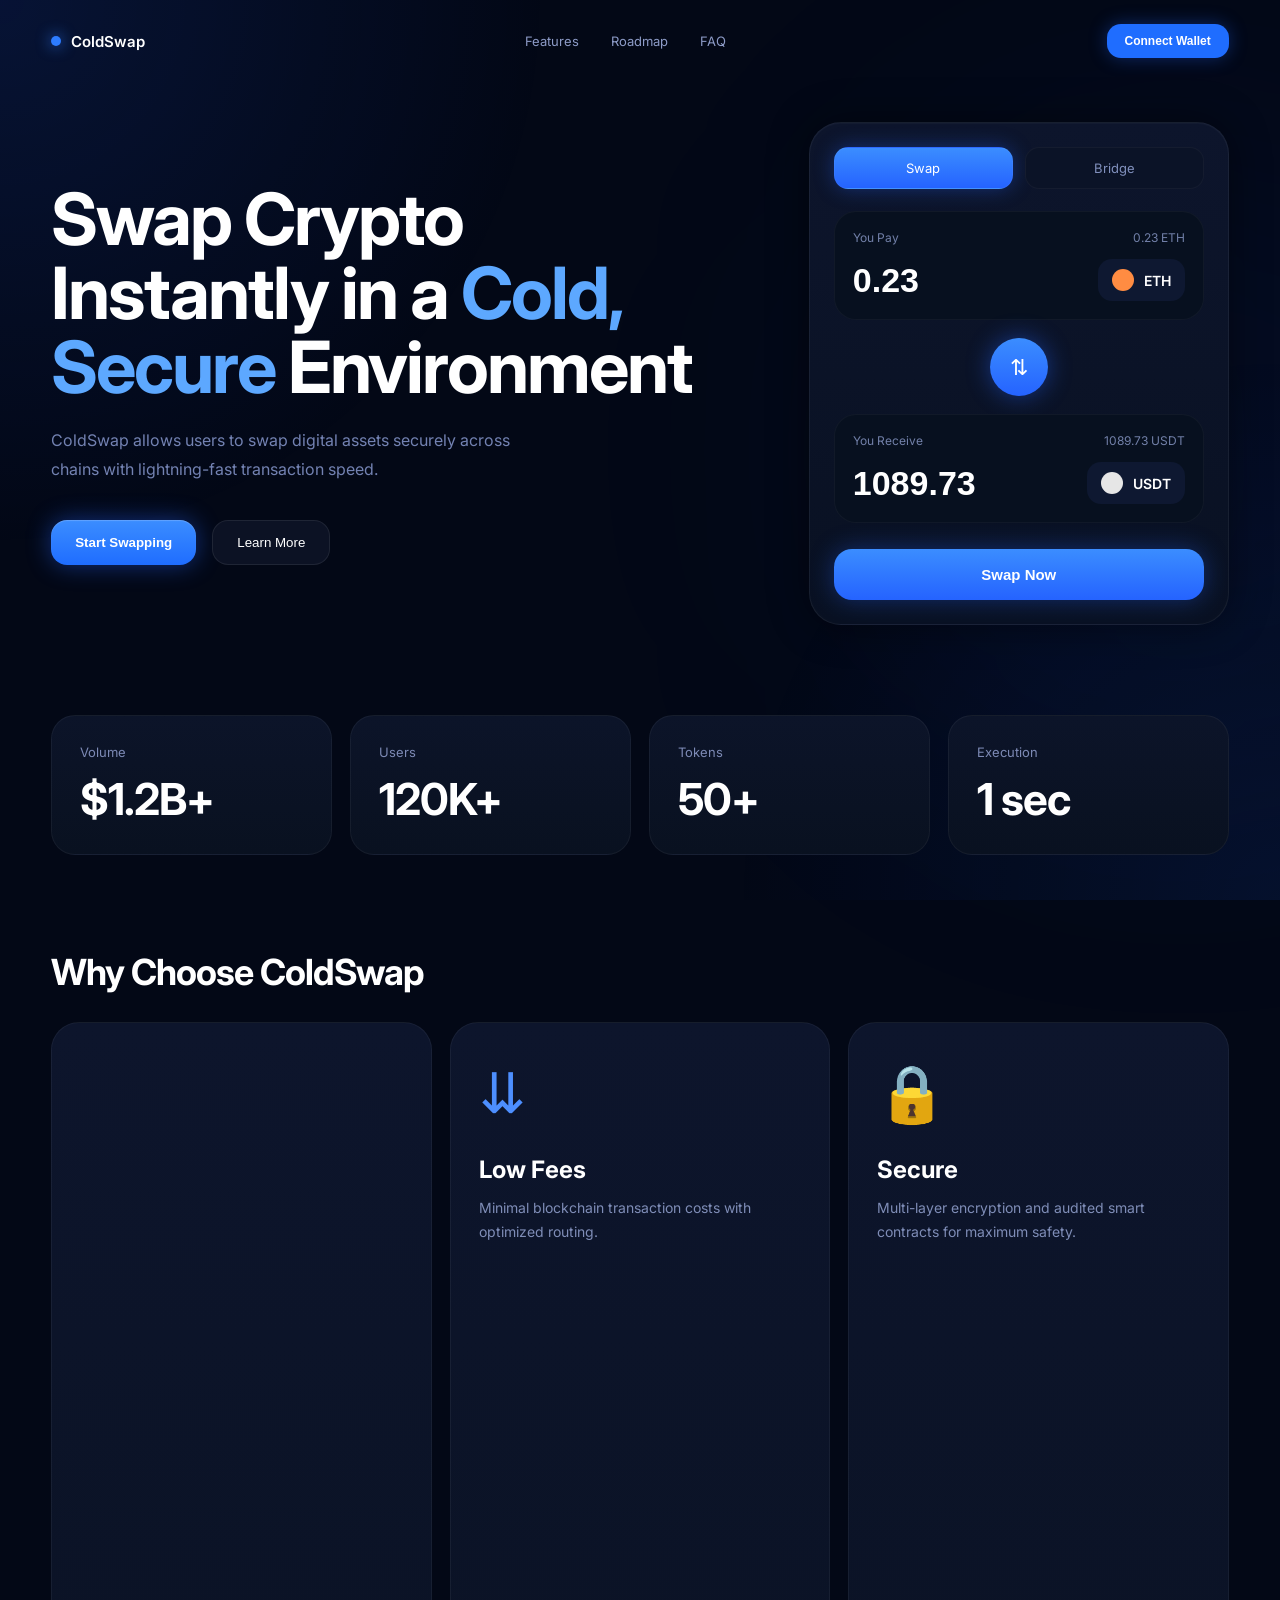
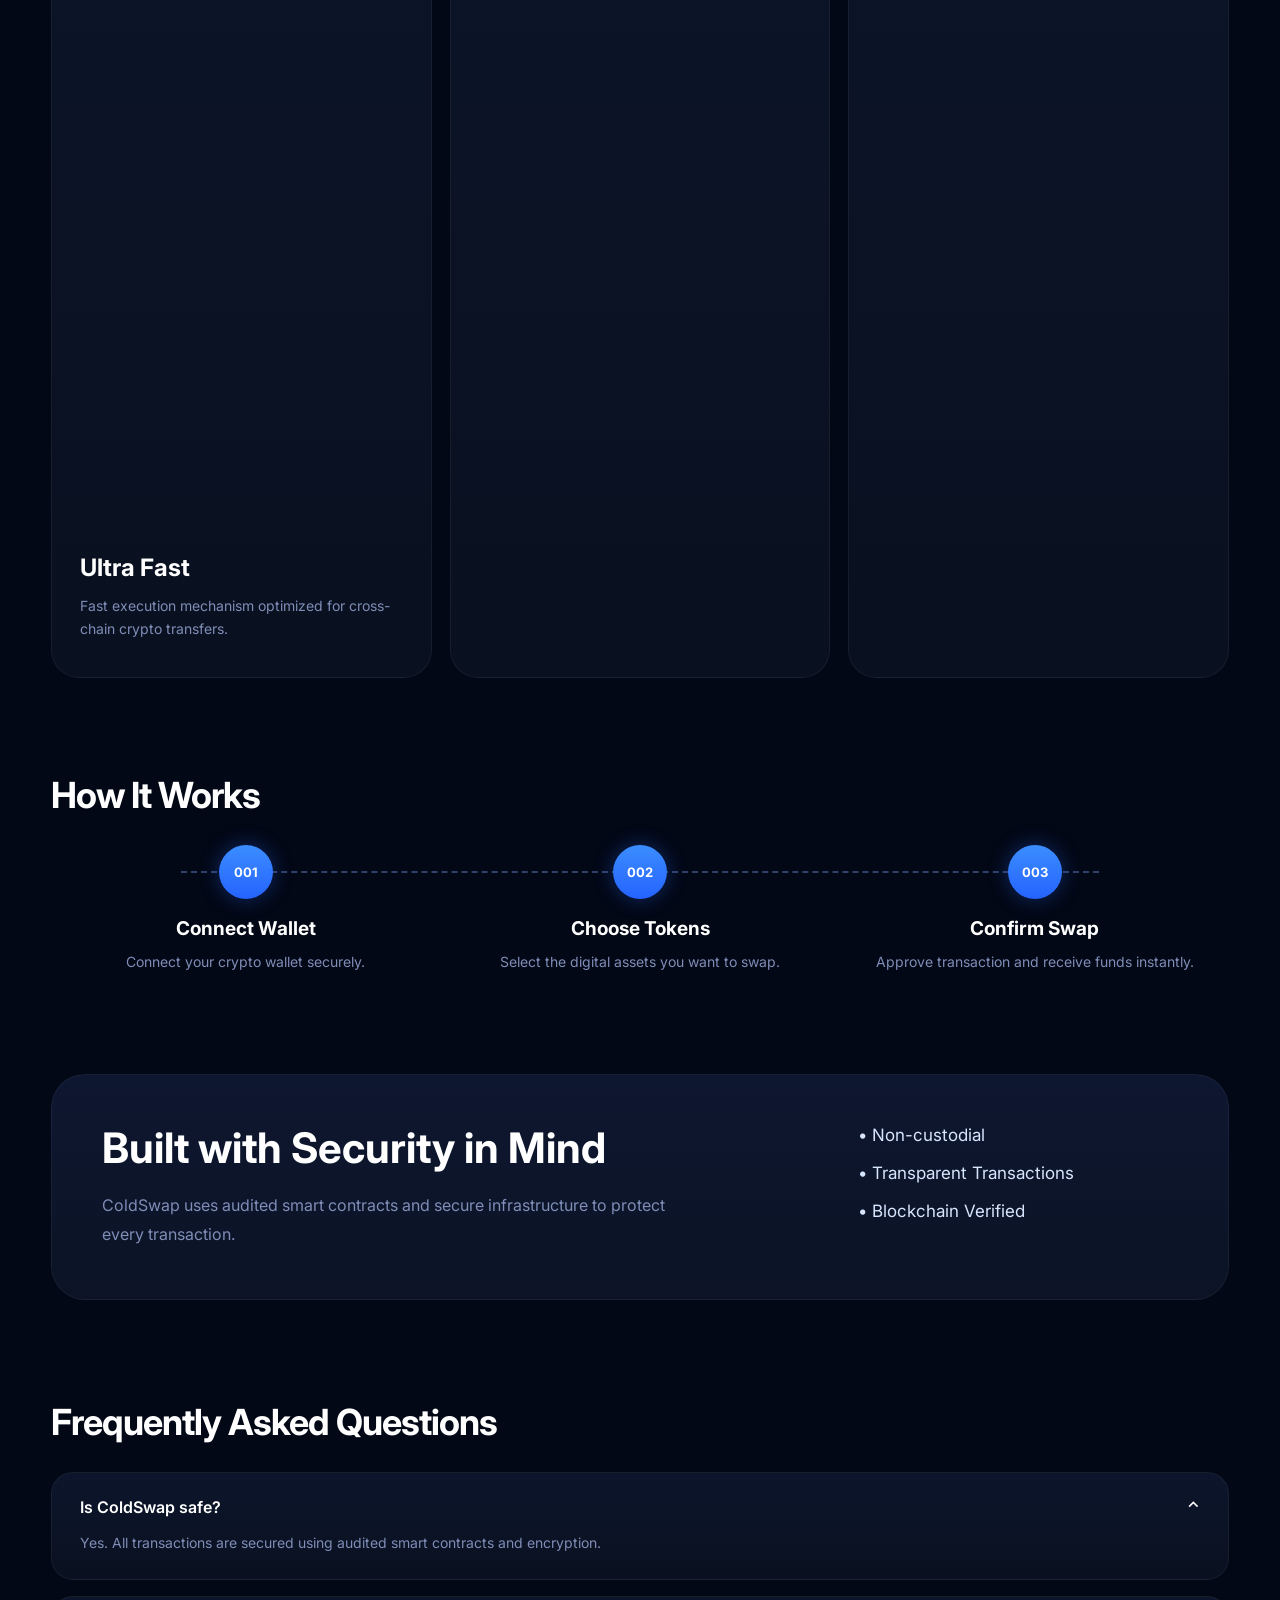
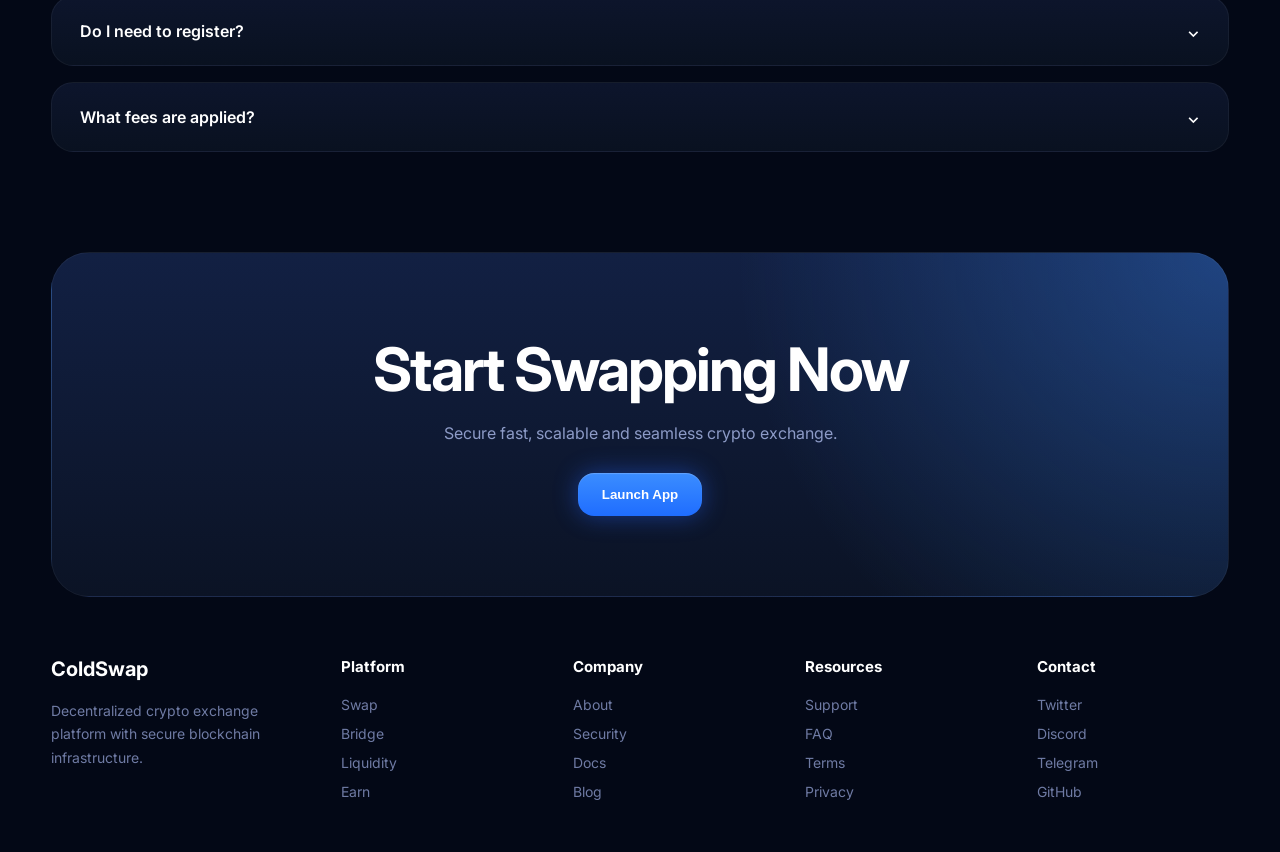
==== index.html @ c025c1a1 "Update index.html" ====
<!DOCTYPE html>
<html lang="en">
<head>
<meta charset="UTF-8" />
<meta name="viewport" content="width=device-width, initial-scale=1.0"/>
<title>ColdSwap</title>

<link href="https://fonts.googleapis.com/css2?family=Inter:wght@400;500;600;700;800&display=swap" rel="stylesheet">

<style>

*{
    margin:0;
    padding:0;
    box-sizing:border-box;
}

body{
    background:#030816;
    font-family:'Inter',sans-serif;
    color:white;
    overflow-x:hidden;
}

/* BACKGROUND */

body::before{
    content:"";
    position:fixed;
    inset:0;
    background:
    radial-gradient(circle at top left,#245cff22 0%,transparent 35%),
    radial-gradient(circle at bottom right,#2967ff18 0%,transparent 35%);
    z-index:-2;
}

body::after{
    content:"";
    position:fixed;
    width:600px;
    height:600px;
    background:#2563ff10;
    filter:blur(140px);
    border-radius:50%;
    right:-200px;
    top:150px;
    z-index:-1;
}

/* CONTAINER */

.container{
    width:1200px;
    max-width:92%;
    margin:auto;
}

/* HEADER */

header{
    padding:24px 0;
    display:flex;
    justify-content:space-between;
    align-items:center;
}

.logo{
    display:flex;
    align-items:center;
    gap:10px;
    font-size:15px;
    font-weight:600;
}

.logo-dot{
    width:10px;
    height:10px;
    background:#2d7cff;
    border-radius:50%;
    box-shadow:0 0 15px #2d7cff;
}

nav{
    display:flex;
    gap:32px;
}

nav a{
    color:#8d9bc7;
    text-decoration:none;
    font-size:13px;
    transition:.3s;
}

nav a:hover{
    color:white;
}

.connect-btn{
    background:#1f6dff;
    border:none;
    color:white;
    padding:10px 18px;
    border-radius:14px;
    font-size:12px;
    font-weight:600;
    cursor:pointer;
    box-shadow:0 0 18px rgba(37,99,255,.35);
}

/* HERO */

.hero{
    margin-top:40px;
    display:grid;
    grid-template-columns:1fr 420px;
    gap:80px;
    align-items:center;
}

.hero h1{
    font-size:72px;
    line-height:1.03;
    font-weight:700;
    max-width:650px;
    letter-spacing:-2px;
}

.hero h1 span{
    color:#5da8ff;
}

.hero p{
    margin-top:22px;
    max-width:500px;
    color:#7382b2;
    font-size:16px;
    line-height:1.8;
}

.hero-buttons{
    display:flex;
    gap:16px;
    margin-top:36px;
}

.primary-btn{
    padding:14px 24px;
    border-radius:16px;
    border:none;
    background:linear-gradient(180deg,#3b8dff,#1f6dff);
    color:white;
    font-weight:600;
    cursor:pointer;
    box-shadow:
    0 0 25px rgba(37,99,255,.45),
    inset 0 1px 1px rgba(255,255,255,.2);
}

.secondary-btn{
    padding:14px 24px;
    border-radius:16px;
    border:1px solid rgba(255,255,255,.08);
    background:#0c1224;
    color:white;
    font-weight:500;
    cursor:pointer;
}

/* SWAP CARD */

.swap-card{
    position:relative;
    background:linear-gradient(180deg,#0d152c,#091122);
    border-radius:32px;
    padding:24px;
    border:1px solid rgba(255,255,255,.06);
    box-shadow:
    0 0 40px rgba(0,0,0,.45),
    inset 0 1px 1px rgba(255,255,255,.03);
}

.swap-tabs{
    display:flex;
    gap:12px;
    margin-bottom:22px;
}

.swap-tab{
    flex:1;
    background:#0b1327;
    border-radius:14px;
    padding:12px;
    text-align:center;
    font-size:13px;
    color:#8190bd;
    border:1px solid rgba(255,255,255,.04);
}

.swap-tab.active{
    background:linear-gradient(180deg,#3b8dff,#2563ff);
    color:white;
    box-shadow:0 0 20px rgba(37,99,255,.35);
}

.swap-input{
    background:#07101f;
    border:1px solid rgba(255,255,255,.04);
    border-radius:22px;
    padding:18px;
    margin-bottom:18px;
}

.swap-top{
    display:flex;
    justify-content:space-between;
    color:#7280a9;
    font-size:12px;
    margin-bottom:14px;
}

.swap-main{
    display:flex;
    justify-content:space-between;
    align-items:center;
}

.swap-main input{
    background:none;
    border:none;
    outline:none;
    color:white;
    font-size:34px;
    font-weight:700;
    width:100%;
}

.token{
    display:flex;
    align-items:center;
    gap:10px;
    background:#0e1831;
    border-radius:14px;
    padding:10px 14px;
    font-weight:600;
    font-size:14px;
}

.token-circle{
    width:22px;
    height:22px;
    border-radius:50%;
}

.eth{
    background:#ff8c42;
}

.usdt{
    background:#e6e6e6;
}

.swap-middle{
    width:58px;
    height:58px;
    border-radius:50%;
    margin:18px auto;
    background:linear-gradient(180deg,#3b8dff,#2563ff);
    display:flex;
    align-items:center;
    justify-content:center;
    font-size:22px;
    box-shadow:0 0 24px rgba(37,99,255,.45);
}

.swap-btn{
    width:100%;
    border:none;
    padding:17px;
    border-radius:18px;
    background:linear-gradient(180deg,#3b8dff,#2563ff);
    color:white;
    font-weight:700;
    font-size:15px;
    margin-top:8px;
    cursor:pointer;
    box-shadow:0 0 25px rgba(37,99,255,.35);
}

/* STATS */

.stats{
    margin-top:90px;
    display:grid;
    grid-template-columns:repeat(4,1fr);
    gap:18px;
}

.stat{
    background:linear-gradient(180deg,#0c1429,#091120);
    border-radius:24px;
    padding:28px;
    border:1px solid rgba(255,255,255,.05);
}

.stat small{
    color:#7d8ab5;
    display:block;
    margin-bottom:12px;
    font-size:13px;
}

.stat h2{
    font-size:44px;
    letter-spacing:-1px;
}

/* TITLES */

.section-title{
    margin-top:95px;
    margin-bottom:28px;
    font-size:36px;
    letter-spacing:-1px;
}

/* FEATURES */

.features{
    display:grid;
    grid-template-columns:repeat(3,1fr);
    gap:18px;
}

.feature{
    background:linear-gradient(180deg,#0d152c,#091120);
    border-radius:28px;
    padding:36px 28px;
    border:1px solid rgba(255,255,255,.05);
    transition:.35s;
}

.feature:hover{
    transform:translateY(-6px);
    box-shadow:0 0 35px rgba(37,99,255,.18);
}

.feature-icon{
    font-size:56px;
    color:#4d8fff;
    margin-bottom:28px;
}

.feature h3{
    font-size:24px;
    margin-bottom:12px;
}

.feature p{
    color:#7f8db7;
    line-height:1.7;
    font-size:14px;
}

/* HOW */

.how{
    margin-top:24px;
    display:flex;
    justify-content:space-between;
    position:relative;
}

.how::before{
    content:"";
    position:absolute;
    width:78%;
    border-top:2px dashed #30426c;
    top:26px;
    left:11%;
}

.step{
    position:relative;
    z-index:2;
    text-align:center;
    width:33%;
}

.step-circle{
    width:54px;
    height:54px;
    border-radius:50%;
    background:linear-gradient(180deg,#3b8dff,#2563ff);
    display:flex;
    align-items:center;
    justify-content:center;
    margin:auto;
    margin-bottom:18px;
    font-size:13px;
    font-weight:700;
    box-shadow:0 0 20px rgba(37,99,255,.35);
}

.step h4{
    margin-bottom:10px;
    font-size:19px;
}

.step p{
    color:#7f8db7;
    font-size:14px;
    line-height:1.7;
}

/* SECURITY */

.security{
    margin-top:100px;
    background:linear-gradient(180deg,#0e1730,#0b1325);
    border-radius:34px;
    padding:50px;
    display:grid;
    grid-template-columns:1fr 320px;
    gap:50px;
    border:1px solid rgba(255,255,255,.05);
}

.security h2{
    font-size:42px;
    margin-bottom:20px;
    line-height:1.1;
}

.security p{
    color:#7f8db7;
    line-height:1.8;
    max-width:600px;
}

.security ul{
    list-style:none;
}

.security li{
    margin-bottom:18px;
    color:#d8e5ff;
    font-size:17px;
}

/* FAQ */

.faq{
    margin-top:100px;
}

.faq-box{
    background:linear-gradient(180deg,#0d152c,#091120);
    border-radius:22px;
    padding:24px 28px;
    margin-bottom:16px;
    border:1px solid rgba(255,255,255,.05);
}

.faq-question{
    display:flex;
    justify-content:space-between;
    align-items:center;
    font-size:16px;
    font-weight:600;
}

.faq-answer{
    margin-top:14px;
    color:#7f8db7;
    line-height:1.7;
    font-size:14px;
}

/* CTA */

.cta{
    margin-top:100px;
    background:
    radial-gradient(circle at top right,#3b8dff55,transparent 40%),
    linear-gradient(180deg,#122043,#0b1325);
    border-radius:38px;
    padding:80px;
    text-align:center;
    border:1px solid rgba(255,255,255,.05);
}

.cta h2{
    font-size:60px;
    margin-bottom:18px;
    letter-spacing:-2px;
}

.cta p{
    color:#8d9bc7;
    margin-bottom:30px;
}

/* FOOTER */

footer{
    padding:60px 0 40px;
    display:grid;
    grid-template-columns:1.3fr repeat(4,1fr);
    gap:40px;
}

.footer-logo{
    font-size:20px;
    font-weight:700;
    margin-bottom:18px;
}

.footer-text{
    color:#6f7ba4;
    line-height:1.7;
    font-size:14px;
}

.footer-col h4{
    margin-bottom:20px;
    font-size:15px;
}

.footer-col a{
    display:block;
    margin-bottom:12px;
    color:#6f7ba4;
    text-decoration:none;
    font-size:14px;
}

/* MOBILE */

@media(max-width:1000px){

    .hero{
        grid-template-columns:1fr;
    }

    .stats{
        grid-template-columns:1fr 1fr;
    }

    .features{
        grid-template-columns:1fr;
    }

    .security{
        grid-template-columns:1fr;
    }

    footer{
        grid-template-columns:1fr 1fr;
    }

}

@media(max-width:700px){

    nav{
        display:none;
    }

    .hero h1{
        font-size:48px;
    }

    .stats{
        grid-template-columns:1fr;
    }

    .how{
        flex-direction:column;
        gap:40px;
    }

    .how::before{
        display:none;
    }

    .step{
        width:100%;
    }

    .cta{
        padding:50px 25px;
    }

    .cta h2{
        font-size:42px;
    }

    footer{
        grid-template-columns:1fr;
    }

}

</style>
</head>

<body>

<div class="container">

<header>

<div class="logo">
<div class="logo-dot"></div>
ColdSwap
</div>

<nav>
<a href="#">Features</a>
<a href="#">Roadmap</a>
<a href="#">FAQ</a>
</nav>

<button class="connect-btn">Connect Wallet</button>

</header>

<!-- HERO -->

<section class="hero">

<div>

<h1>
Swap Crypto
Instantly in a
<span>Cold, Secure</span>
Environment
</h1>

<p>
ColdSwap allows users to swap digital assets securely
across chains with lightning-fast transaction speed.
</p>

<div class="hero-buttons">
<button class="primary-btn">Start Swapping</button>
<button class="secondary-btn">Learn More</button>
</div>

</div>

<!-- CARD -->

<div class="swap-card">

<div class="swap-tabs">
<div class="swap-tab active">Swap</div>
<div class="swap-tab">Bridge</div>
</div>

<div class="swap-input">

<div class="swap-top">
<span>You Pay</span>
<span>0.23 ETH</span>
</div>

<div class="swap-main">
<input value="0.23">
<div class="token">
<div class="token-circle eth"></div>
ETH
</div>
</div>

</div>

<div class="swap-middle">
⇅
</div>

<div class="swap-input">

<div class="swap-top">
<span>You Receive</span>
<span>1089.73 USDT</span>
</div>

<div class="swap-main">
<input value="1089.73">
<div class="token">
<div class="token-circle usdt"></div>
USDT
</div>
</div>

</div>

<button class="swap-btn">Swap Now</button>

</div>

</section>

<!-- STATS -->

<section class="stats">

<div class="stat">
<small>Volume</small>
<h2>$1.2B+</h2>
</div>

<div class="stat">
<small>Users</small>
<h2>120K+</h2>
</div>

<div class="stat">
<small>Tokens</small>
<h2>50+</h2>
</div>

<div class="stat">
<small>Execution</small>
<h2>1 sec</h2>
</div>

</section>

<!-- FEATURES -->

<h2 class="section-title">Why Choose ColdSwap</h2>

<section class="features">

<div class="feature">
<div class="feature-icon">
  <svg viewBox="0 0 24 24" fill="none">
    <path d="M13 2L4 14H11L9 22L20 9H13L13 2Z"/>
  </svg>
</div>

<div class="feature-icon">
  <svg viewBox="0 0 24 24" fill="none">
    <path d="M7 7L12 12L17 7"/>
    <path d="M7 13L12 18L17 13"/>
  </svg>
</div>

<div class="feature-icon">
  <svg viewBox="0 0 24 24" fill="none">
    <rect x="5" y="11" width="14" height="10" rx="2"/>
    <path d="M8 11V7C8 4.8 9.8 3 12 3C14.2 3 16 4.8 16 7V11"/>
  </svg>
</div>
<h3>Ultra Fast</h3>
<p>
Fast execution mechanism optimized for
cross-chain crypto transfers.
</p>
</div>

<div class="feature">
<div class="feature-icon">⇊</div>
<h3>Low Fees</h3>
<p>
Minimal blockchain transaction
costs with optimized routing.
</p>
</div>

<div class="feature">
<div class="feature-icon">🔒</div>
<h3>Secure</h3>
<p>
Multi-layer encryption and audited
smart contracts for maximum safety.
</p>
</div>

</section>

<!-- HOW -->

<h2 class="section-title">How It Works</h2>

<section class="how">

<div class="step">
<div class="step-circle">001</div>
<h4>Connect Wallet</h4>
<p>Connect your crypto wallet securely.</p>
</div>

<div class="step">
<div class="step-circle">002</div>
<h4>Choose Tokens</h4>
<p>Select the digital assets you want to swap.</p>
</div>

<div class="step">
<div class="step-circle">003</div>
<h4>Confirm Swap</h4>
<p>Approve transaction and receive funds instantly.</p>
</div>

</section>

<!-- SECURITY -->

<section class="security">

<div>
<h2>Built with Security in Mind</h2>

<p>
ColdSwap uses audited smart contracts and secure
infrastructure to protect every transaction.
</p>
</div>

<div>

<ul>
<li>• Non-custodial</li>
<li>• Transparent Transactions</li>
<li>• Blockchain Verified</li>
</ul>

</div>

</section>

<!-- FAQ -->

<section class="faq">

<h2 class="section-title">Frequently Asked Questions</h2>

<div class="faq-box">

<div class="faq-question">
<span>Is ColdSwap safe?</span>
<span>⌃</span>
</div>

<div class="faq-answer">
Yes. All transactions are secured using
audited smart contracts and encryption.
</div>

</div>

<div class="faq-box">

<div class="faq-question">
<span>Do I need to register?</span>
<span>⌄</span>
</div>

</div>

<div class="faq-box">

<div class="faq-question">
<span>What fees are applied?</span>
<span>⌄</span>
</div>

</div>

</section>

<!-- CTA -->

<section class="cta">

<h2>Start Swapping Now</h2>

<p>
Secure fast, scalable and seamless crypto exchange.
</p>

<button class="primary-btn">
Launch App
</button>

</section>

<!-- FOOTER -->

<footer>

<div>

<div class="footer-logo">
ColdSwap
</div>

<div class="footer-text">
Decentralized crypto exchange platform
with secure blockchain infrastructure.
</div>

</div>

<div class="footer-col">
<h4>Platform</h4>
<a href="#">Swap</a>
<a href="#">Bridge</a>
<a href="#">Liquidity</a>
<a href="#">Earn</a>
</div>

<div class="footer-col">
<h4>Company</h4>
<a href="#">About</a>
<a href="#">Security</a>
<a href="#">Docs</a>
<a href="#">Blog</a>
</div>

<div class="footer-col">
<h4>Resources</h4>
<a href="#">Support</a>
<a href="#">FAQ</a>
<a href="#">Terms</a>
<a href="#">Privacy</a>
</div>

<div class="footer-col">
<h4>Contact</h4>
<a href="#">Twitter</a>
<a href="#">Discord</a>
<a href="#">Telegram</a>
<a href="#">GitHub</a>
</div>

</footer>

</div>

</body>
</html>
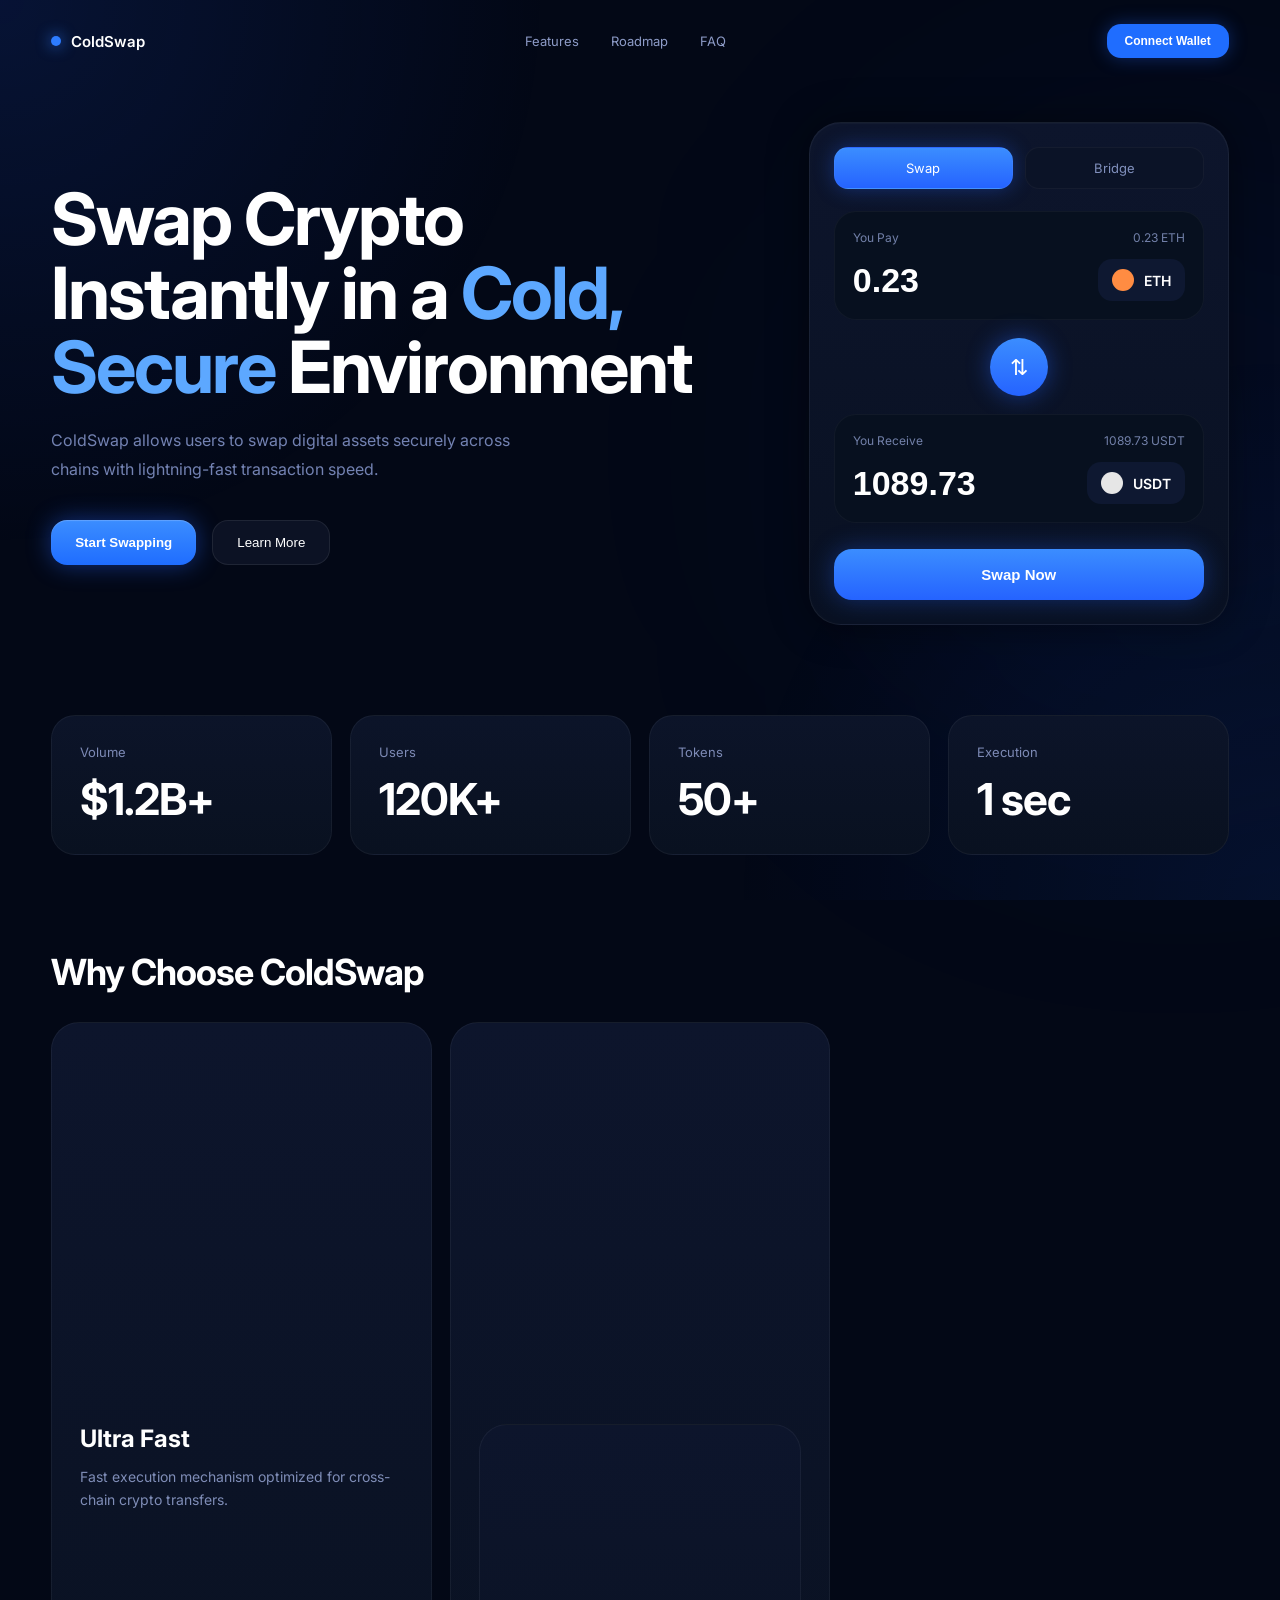
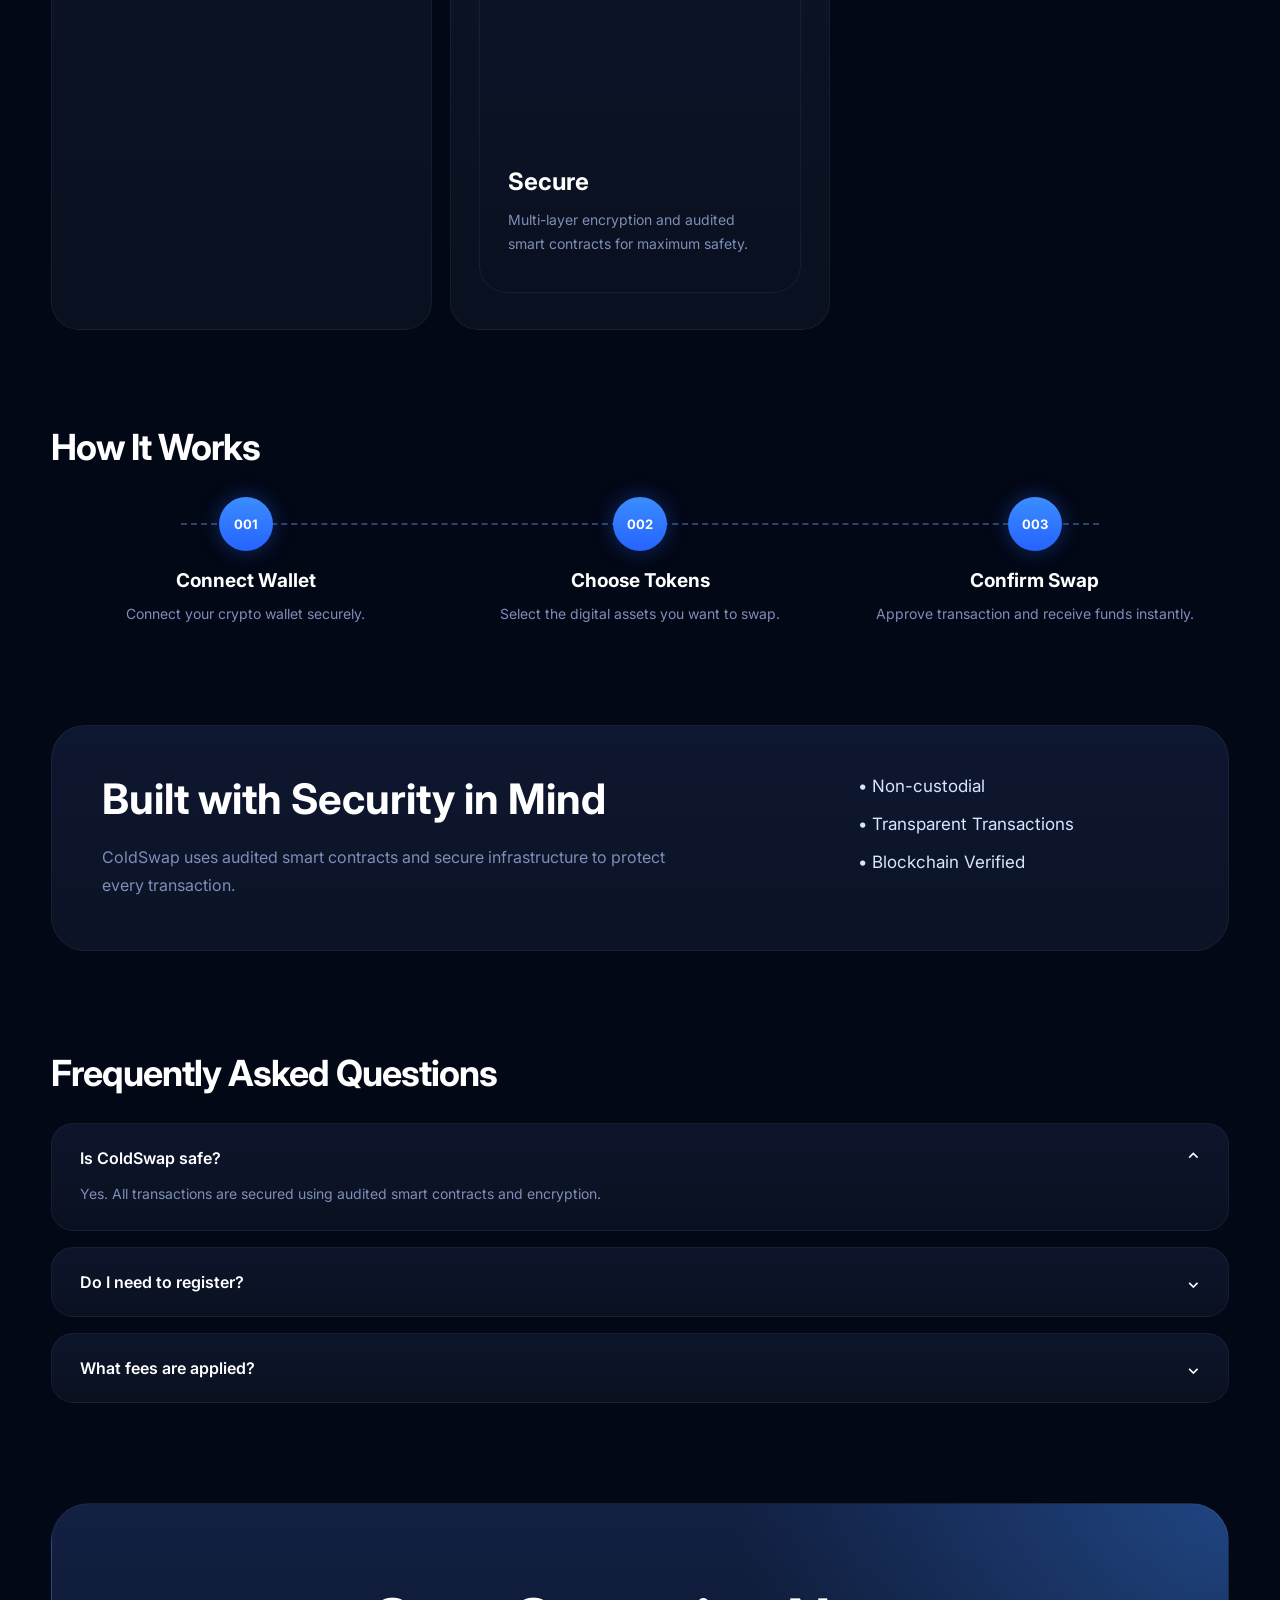
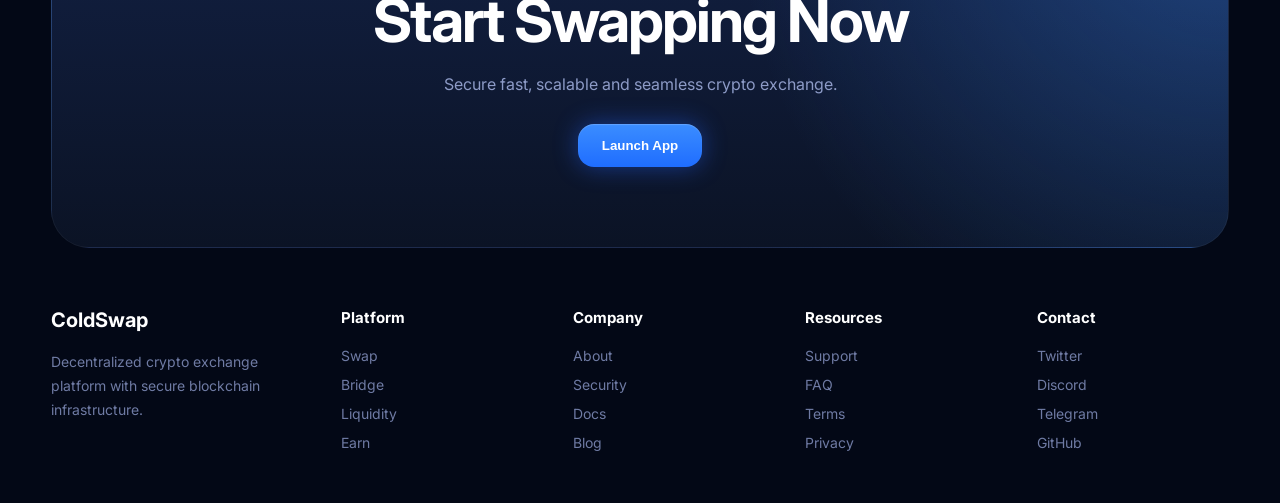
==== commit f6cc5559: "Update index.html" ====
--- a/index.html
+++ b/index.html
@@ -743,6 +743,14 @@
   </svg>
 </div>
 
+<h3>Ultra Fast</h3>
+<p>
+Fast execution mechanism optimized for
+cross-chain crypto transfers.
+</p>
+</div>
+
+<div class="feature">
 <div class="feature-icon">
   <svg viewBox="0 0 24 24" fill="none">
     <path d="M7 7L12 12L17 7"/>
@@ -750,30 +758,13 @@
   </svg>
 </div>
 
+<div class="feature">
 <div class="feature-icon">
   <svg viewBox="0 0 24 24" fill="none">
     <rect x="5" y="11" width="14" height="10" rx="2"/>
     <path d="M8 11V7C8 4.8 9.8 3 12 3C14.2 3 16 4.8 16 7V11"/>
   </svg>
 </div>
-<h3>Ultra Fast</h3>
-<p>
-Fast execution mechanism optimized for
-cross-chain crypto transfers.
-</p>
-</div>
-
-<div class="feature">
-<div class="feature-icon">⇊</div>
-<h3>Low Fees</h3>
-<p>
-Minimal blockchain transaction
-costs with optimized routing.
-</p>
-</div>
-
-<div class="feature">
-<div class="feature-icon">🔒</div>
 <h3>Secure</h3>
 <p>
 Multi-layer encryption and audited
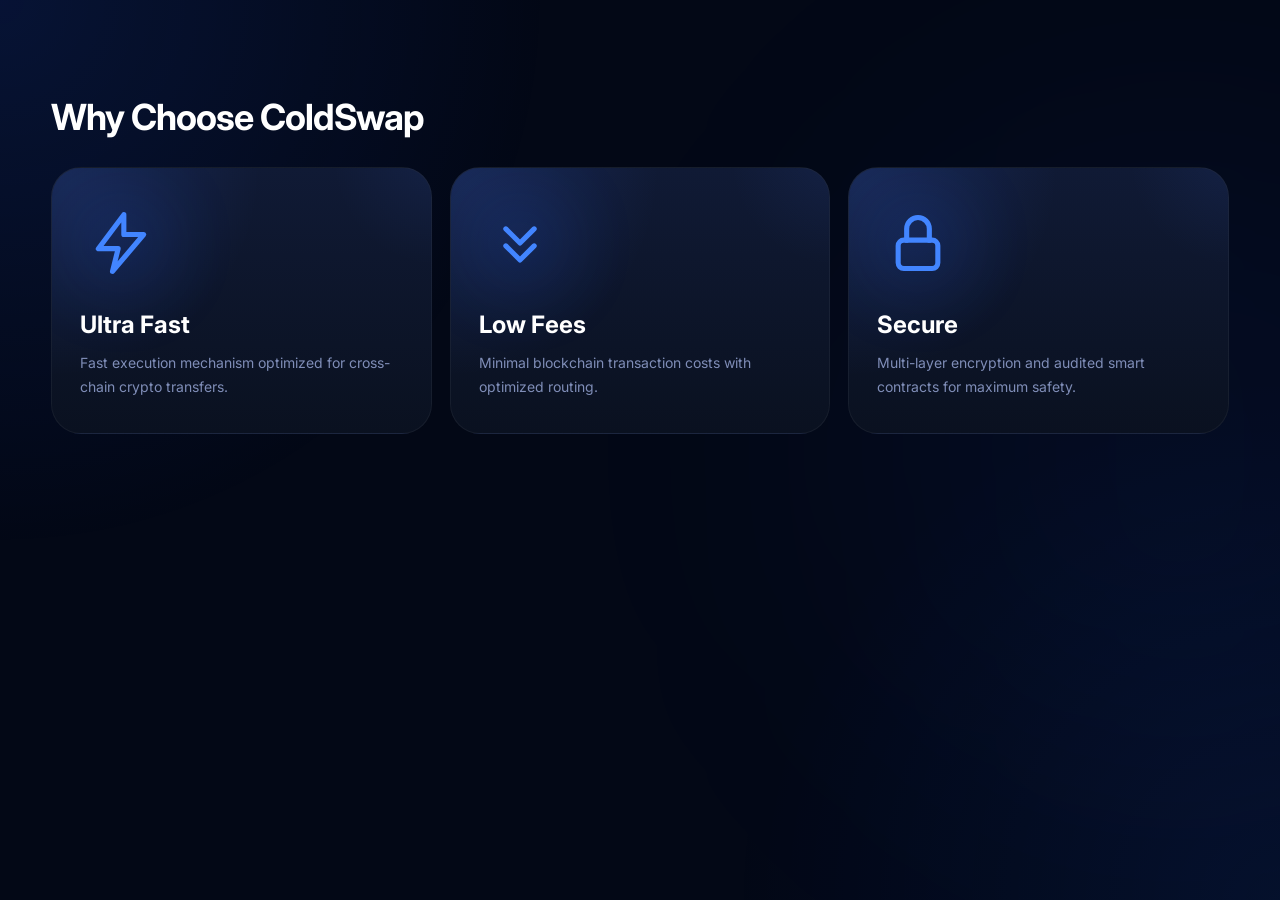
==== commit 79ab2d2b: "Update index.html" ====
--- a/index.html
+++ b/index.html
@@ -333,273 +333,139 @@
 }
 
 .feature{
-    background:linear-gradient(180deg,#0d152c,#091120);
-    border-radius:28px;
-    padding:36px 28px;
+    position:relative;
+    overflow:hidden;
+
+    background:
+    linear-gradient(
+    180deg,
+    #101a35 0%,
+    #0a1120 100%
+    );
+
+    border-radius:30px;
+
+    padding:34px 28px;
+
     border:1px solid rgba(255,255,255,.05);
+
     transition:.35s;
+
+    min-height:255px;
+}
+
+.feature::before{
+    content:"";
+
+    position:absolute;
+    inset:0;
+
+    background:
+    radial-gradient(
+    circle at top left,
+    rgba(70,120,255,.18),
+    transparent 45%
+    );
+
+    pointer-events:none;
+}
+
+.feature::after{
+    content:"";
+
+    position:absolute;
+
+    width:220px;
+    height:220px;
+
+    top:-120px;
+    right:-120px;
+
+    border-radius:50%;
+
+    background:
+    radial-gradient(
+    circle,
+    rgba(70,120,255,.08),
+    transparent 70%
+    );
+
+    pointer-events:none;
 }
 
 .feature:hover{
     transform:translateY(-6px);
-    box-shadow:0 0 35px rgba(37,99,255,.18);
-}
+
+    border-color:
+    rgba(80,130,255,.18);
+
+    box-shadow:
+    0 0 35px rgba(37,99,255,.16);
+}
+
+/* ICON */
 
 .feature-icon{
-    font-size:56px;
-    color:#4d8fff;
-    margin-bottom:28px;
+    width:82px;
+    height:82px;
+
+    margin-bottom:26px;
+
+    position:relative;
+
+    display:flex;
+    align-items:center;
+    justify-content:center;
+}
+
+.feature-icon svg{
+    width:68px;
+    height:68px;
+
+    stroke:#4285ff;
+    fill:none;
+
+    stroke-width:1.8;
+
+    stroke-linecap:round;
+    stroke-linejoin:round;
+
+    position:relative;
+    z-index:2;
+}
+
+.feature-icon::after{
+    content:"";
+
+    position:absolute;
+
+    width:90px;
+    height:90px;
+
+    border-radius:50%;
+
+    background:#2563ff;
+
+    filter:blur(40px);
+
+    opacity:.18;
+
+    z-index:1;
 }
 
 .feature h3{
     font-size:24px;
     margin-bottom:12px;
+    position:relative;
+    z-index:2;
 }
 
 .feature p{
     color:#7f8db7;
     line-height:1.7;
     font-size:14px;
-}
-
-/* HOW */
-
-.how{
-    margin-top:24px;
-    display:flex;
-    justify-content:space-between;
-    position:relative;
-}
-
-.how::before{
-    content:"";
-    position:absolute;
-    width:78%;
-    border-top:2px dashed #30426c;
-    top:26px;
-    left:11%;
-}
-
-.step{
     position:relative;
     z-index:2;
-    text-align:center;
-    width:33%;
-}
-
-.step-circle{
-    width:54px;
-    height:54px;
-    border-radius:50%;
-    background:linear-gradient(180deg,#3b8dff,#2563ff);
-    display:flex;
-    align-items:center;
-    justify-content:center;
-    margin:auto;
-    margin-bottom:18px;
-    font-size:13px;
-    font-weight:700;
-    box-shadow:0 0 20px rgba(37,99,255,.35);
-}
-
-.step h4{
-    margin-bottom:10px;
-    font-size:19px;
-}
-
-.step p{
-    color:#7f8db7;
-    font-size:14px;
-    line-height:1.7;
-}
-
-/* SECURITY */
-
-.security{
-    margin-top:100px;
-    background:linear-gradient(180deg,#0e1730,#0b1325);
-    border-radius:34px;
-    padding:50px;
-    display:grid;
-    grid-template-columns:1fr 320px;
-    gap:50px;
-    border:1px solid rgba(255,255,255,.05);
-}
-
-.security h2{
-    font-size:42px;
-    margin-bottom:20px;
-    line-height:1.1;
-}
-
-.security p{
-    color:#7f8db7;
-    line-height:1.8;
-    max-width:600px;
-}
-
-.security ul{
-    list-style:none;
-}
-
-.security li{
-    margin-bottom:18px;
-    color:#d8e5ff;
-    font-size:17px;
-}
-
-/* FAQ */
-
-.faq{
-    margin-top:100px;
-}
-
-.faq-box{
-    background:linear-gradient(180deg,#0d152c,#091120);
-    border-radius:22px;
-    padding:24px 28px;
-    margin-bottom:16px;
-    border:1px solid rgba(255,255,255,.05);
-}
-
-.faq-question{
-    display:flex;
-    justify-content:space-between;
-    align-items:center;
-    font-size:16px;
-    font-weight:600;
-}
-
-.faq-answer{
-    margin-top:14px;
-    color:#7f8db7;
-    line-height:1.7;
-    font-size:14px;
-}
-
-/* CTA */
-
-.cta{
-    margin-top:100px;
-    background:
-    radial-gradient(circle at top right,#3b8dff55,transparent 40%),
-    linear-gradient(180deg,#122043,#0b1325);
-    border-radius:38px;
-    padding:80px;
-    text-align:center;
-    border:1px solid rgba(255,255,255,.05);
-}
-
-.cta h2{
-    font-size:60px;
-    margin-bottom:18px;
-    letter-spacing:-2px;
-}
-
-.cta p{
-    color:#8d9bc7;
-    margin-bottom:30px;
-}
-
-/* FOOTER */
-
-footer{
-    padding:60px 0 40px;
-    display:grid;
-    grid-template-columns:1.3fr repeat(4,1fr);
-    gap:40px;
-}
-
-.footer-logo{
-    font-size:20px;
-    font-weight:700;
-    margin-bottom:18px;
-}
-
-.footer-text{
-    color:#6f7ba4;
-    line-height:1.7;
-    font-size:14px;
-}
-
-.footer-col h4{
-    margin-bottom:20px;
-    font-size:15px;
-}
-
-.footer-col a{
-    display:block;
-    margin-bottom:12px;
-    color:#6f7ba4;
-    text-decoration:none;
-    font-size:14px;
-}
-
-/* MOBILE */
-
-@media(max-width:1000px){
-
-    .hero{
-        grid-template-columns:1fr;
-    }
-
-    .stats{
-        grid-template-columns:1fr 1fr;
-    }
-
-    .features{
-        grid-template-columns:1fr;
-    }
-
-    .security{
-        grid-template-columns:1fr;
-    }
-
-    footer{
-        grid-template-columns:1fr 1fr;
-    }
-
-}
-
-@media(max-width:700px){
-
-    nav{
-        display:none;
-    }
-
-    .hero h1{
-        font-size:48px;
-    }
-
-    .stats{
-        grid-template-columns:1fr;
-    }
-
-    .how{
-        flex-direction:column;
-        gap:40px;
-    }
-
-    .how::before{
-        display:none;
-    }
-
-    .step{
-        width:100%;
-    }
-
-    .cta{
-        padding:50px 25px;
-    }
-
-    .cta h2{
-        font-size:42px;
-    }
-
-    footer{
-        grid-template-columns:1fr;
-    }
-
 }
 
 </style>
@@ -609,328 +475,64 @@
 
 <div class="container">
 
-<header>
-
-<div class="logo">
-<div class="logo-dot"></div>
-ColdSwap
-</div>
-
-<nav>
-<a href="#">Features</a>
-<a href="#">Roadmap</a>
-<a href="#">FAQ</a>
-</nav>
-
-<button class="connect-btn">Connect Wallet</button>
-
-</header>
-
-<!-- HERO -->
-
-<section class="hero">
-
-<div>
-
-<h1>
-Swap Crypto
-Instantly in a
-<span>Cold, Secure</span>
-Environment
-</h1>
-
-<p>
-ColdSwap allows users to swap digital assets securely
-across chains with lightning-fast transaction speed.
-</p>
-
-<div class="hero-buttons">
-<button class="primary-btn">Start Swapping</button>
-<button class="secondary-btn">Learn More</button>
-</div>
-
-</div>
-
-<!-- CARD -->
-
-<div class="swap-card">
-
-<div class="swap-tabs">
-<div class="swap-tab active">Swap</div>
-<div class="swap-tab">Bridge</div>
-</div>
-
-<div class="swap-input">
-
-<div class="swap-top">
-<span>You Pay</span>
-<span>0.23 ETH</span>
-</div>
-
-<div class="swap-main">
-<input value="0.23">
-<div class="token">
-<div class="token-circle eth"></div>
-ETH
-</div>
-</div>
-
-</div>
-
-<div class="swap-middle">
-⇅
-</div>
-
-<div class="swap-input">
-
-<div class="swap-top">
-<span>You Receive</span>
-<span>1089.73 USDT</span>
-</div>
-
-<div class="swap-main">
-<input value="1089.73">
-<div class="token">
-<div class="token-circle usdt"></div>
-USDT
-</div>
-</div>
-
-</div>
-
-<button class="swap-btn">Swap Now</button>
-
-</div>
-
-</section>
-
-<!-- STATS -->
-
-<section class="stats">
-
-<div class="stat">
-<small>Volume</small>
-<h2>$1.2B+</h2>
-</div>
-
-<div class="stat">
-<small>Users</small>
-<h2>120K+</h2>
-</div>
-
-<div class="stat">
-<small>Tokens</small>
-<h2>50+</h2>
-</div>
-
-<div class="stat">
-<small>Execution</small>
-<h2>1 sec</h2>
-</div>
-
-</section>
-
-<!-- FEATURES -->
-
 <h2 class="section-title">Why Choose ColdSwap</h2>
 
 <section class="features">
 
 <div class="feature">
+
 <div class="feature-icon">
-  <svg viewBox="0 0 24 24" fill="none">
-    <path d="M13 2L4 14H11L9 22L20 9H13L13 2Z"/>
-  </svg>
+<svg viewBox="0 0 24 24">
+<path d="M13 2L4 14H11L9 22L20 9H13L13 2Z"/>
+</svg>
 </div>
 
 <h3>Ultra Fast</h3>
+
 <p>
 Fast execution mechanism optimized for
 cross-chain crypto transfers.
 </p>
+
 </div>
 
 <div class="feature">
+
 <div class="feature-icon">
-  <svg viewBox="0 0 24 24" fill="none">
-    <path d="M7 7L12 12L17 7"/>
-    <path d="M7 13L12 18L17 13"/>
-  </svg>
+<svg viewBox="0 0 24 24">
+<path d="M7 7L12 12L17 7"/>
+<path d="M7 13L12 18L17 13"/>
+</svg>
+</div>
+
+<h3>Low Fees</h3>
+
+<p>
+Minimal blockchain transaction
+costs with optimized routing.
+</p>
+
 </div>
 
 <div class="feature">
+
 <div class="feature-icon">
-  <svg viewBox="0 0 24 24" fill="none">
-    <rect x="5" y="11" width="14" height="10" rx="2"/>
-    <path d="M8 11V7C8 4.8 9.8 3 12 3C14.2 3 16 4.8 16 7V11"/>
-  </svg>
-</div>
+<svg viewBox="0 0 24 24">
+<rect x="5" y="11" width="14" height="10" rx="2"/>
+<path d="M8 11V7C8 4.8 9.8 3 12 3C14.2 3 16 4.8 16 7V11"/>
+</svg>
+</div>
+
 <h3>Secure</h3>
+
 <p>
 Multi-layer encryption and audited
 smart contracts for maximum safety.
 </p>
+
 </div>
 
 </section>
-
-<!-- HOW -->
-
-<h2 class="section-title">How It Works</h2>
-
-<section class="how">
-
-<div class="step">
-<div class="step-circle">001</div>
-<h4>Connect Wallet</h4>
-<p>Connect your crypto wallet securely.</p>
-</div>
-
-<div class="step">
-<div class="step-circle">002</div>
-<h4>Choose Tokens</h4>
-<p>Select the digital assets you want to swap.</p>
-</div>
-
-<div class="step">
-<div class="step-circle">003</div>
-<h4>Confirm Swap</h4>
-<p>Approve transaction and receive funds instantly.</p>
-</div>
-
-</section>
-
-<!-- SECURITY -->
-
-<section class="security">
-
-<div>
-<h2>Built with Security in Mind</h2>
-
-<p>
-ColdSwap uses audited smart contracts and secure
-infrastructure to protect every transaction.
-</p>
-</div>
-
-<div>
-
-<ul>
-<li>• Non-custodial</li>
-<li>• Transparent Transactions</li>
-<li>• Blockchain Verified</li>
-</ul>
-
-</div>
-
-</section>
-
-<!-- FAQ -->
-
-<section class="faq">
-
-<h2 class="section-title">Frequently Asked Questions</h2>
-
-<div class="faq-box">
-
-<div class="faq-question">
-<span>Is ColdSwap safe?</span>
-<span>⌃</span>
-</div>
-
-<div class="faq-answer">
-Yes. All transactions are secured using
-audited smart contracts and encryption.
-</div>
-
-</div>
-
-<div class="faq-box">
-
-<div class="faq-question">
-<span>Do I need to register?</span>
-<span>⌄</span>
-</div>
-
-</div>
-
-<div class="faq-box">
-
-<div class="faq-question">
-<span>What fees are applied?</span>
-<span>⌄</span>
-</div>
-
-</div>
-
-</section>
-
-<!-- CTA -->
-
-<section class="cta">
-
-<h2>Start Swapping Now</h2>
-
-<p>
-Secure fast, scalable and seamless crypto exchange.
-</p>
-
-<button class="primary-btn">
-Launch App
-</button>
-
-</section>
-
-<!-- FOOTER -->
-
-<footer>
-
-<div>
-
-<div class="footer-logo">
-ColdSwap
-</div>
-
-<div class="footer-text">
-Decentralized crypto exchange platform
-with secure blockchain infrastructure.
-</div>
-
-</div>
-
-<div class="footer-col">
-<h4>Platform</h4>
-<a href="#">Swap</a>
-<a href="#">Bridge</a>
-<a href="#">Liquidity</a>
-<a href="#">Earn</a>
-</div>
-
-<div class="footer-col">
-<h4>Company</h4>
-<a href="#">About</a>
-<a href="#">Security</a>
-<a href="#">Docs</a>
-<a href="#">Blog</a>
-</div>
-
-<div class="footer-col">
-<h4>Resources</h4>
-<a href="#">Support</a>
-<a href="#">FAQ</a>
-<a href="#">Terms</a>
-<a href="#">Privacy</a>
-</div>
-
-<div class="footer-col">
-<h4>Contact</h4>
-<a href="#">Twitter</a>
-<a href="#">Discord</a>
-<a href="#">Telegram</a>
-<a href="#">GitHub</a>
-</div>
-
-</footer>
 
 </div>
 
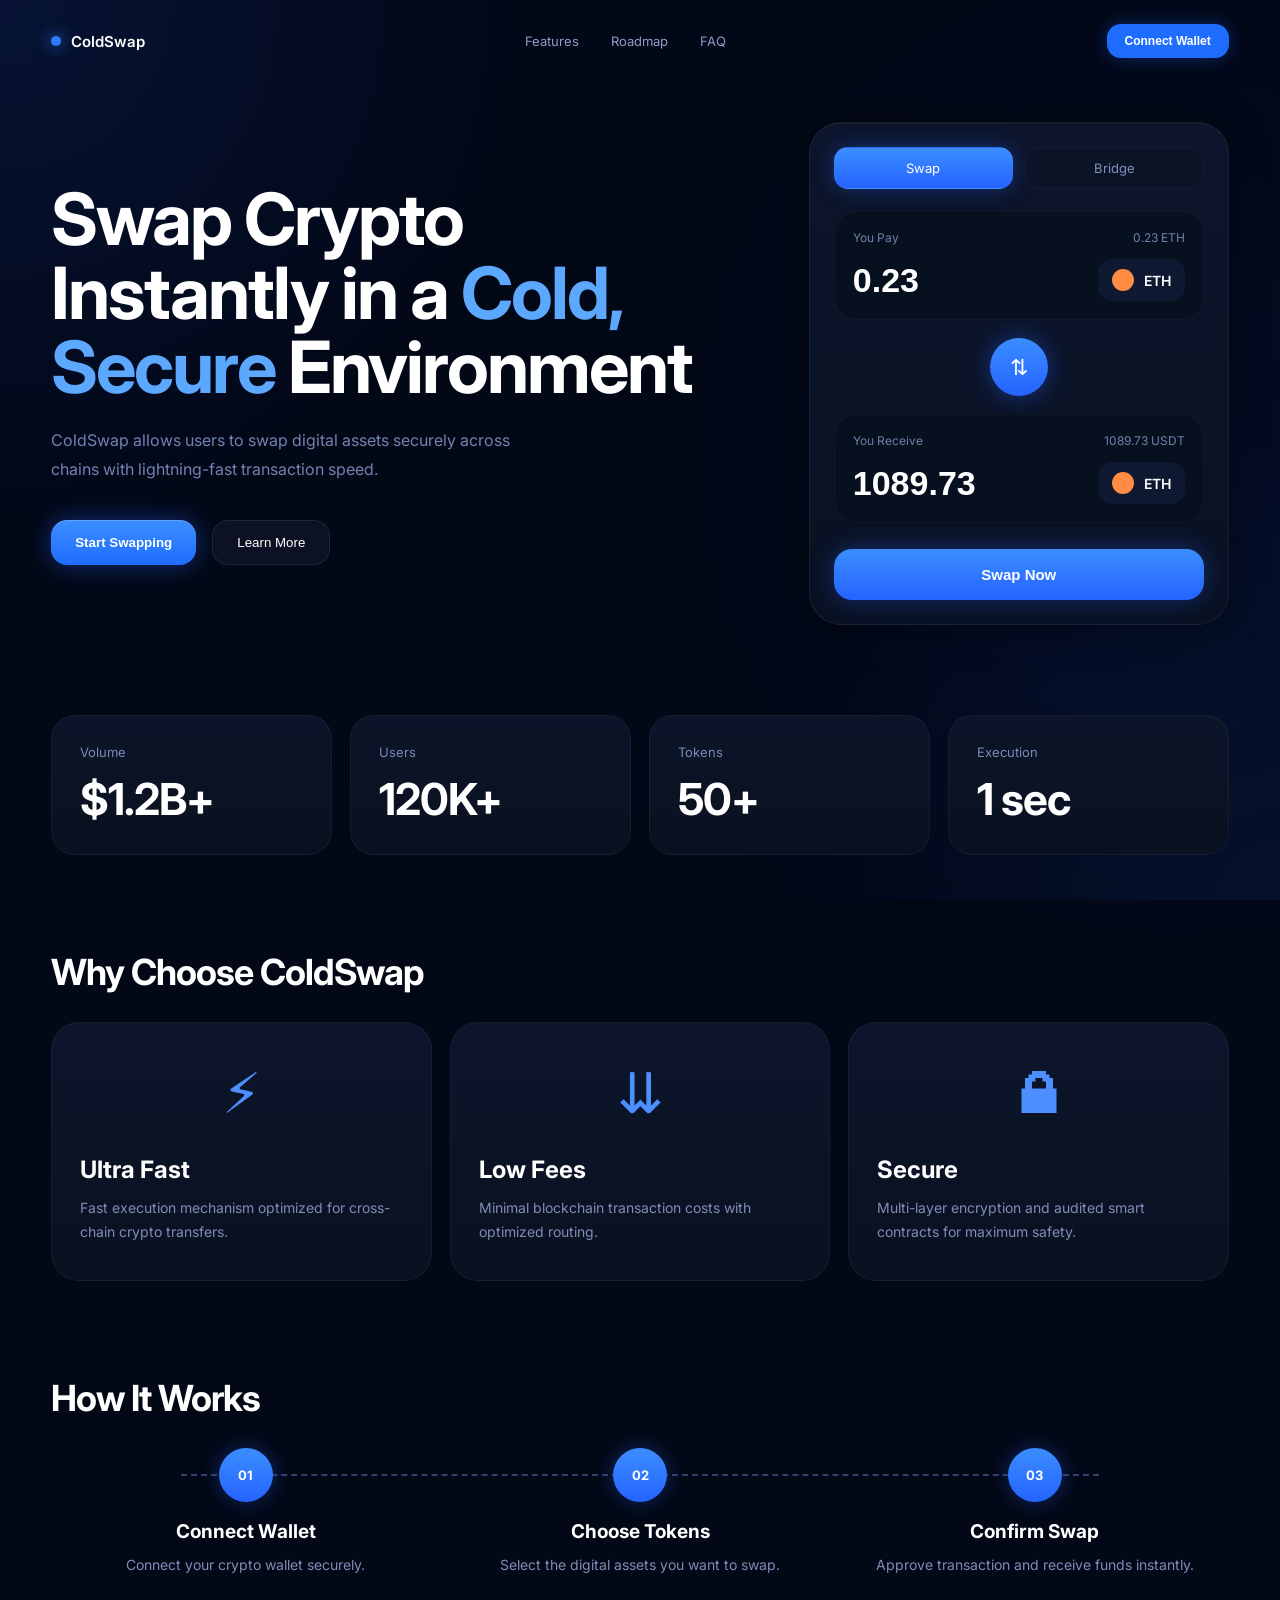
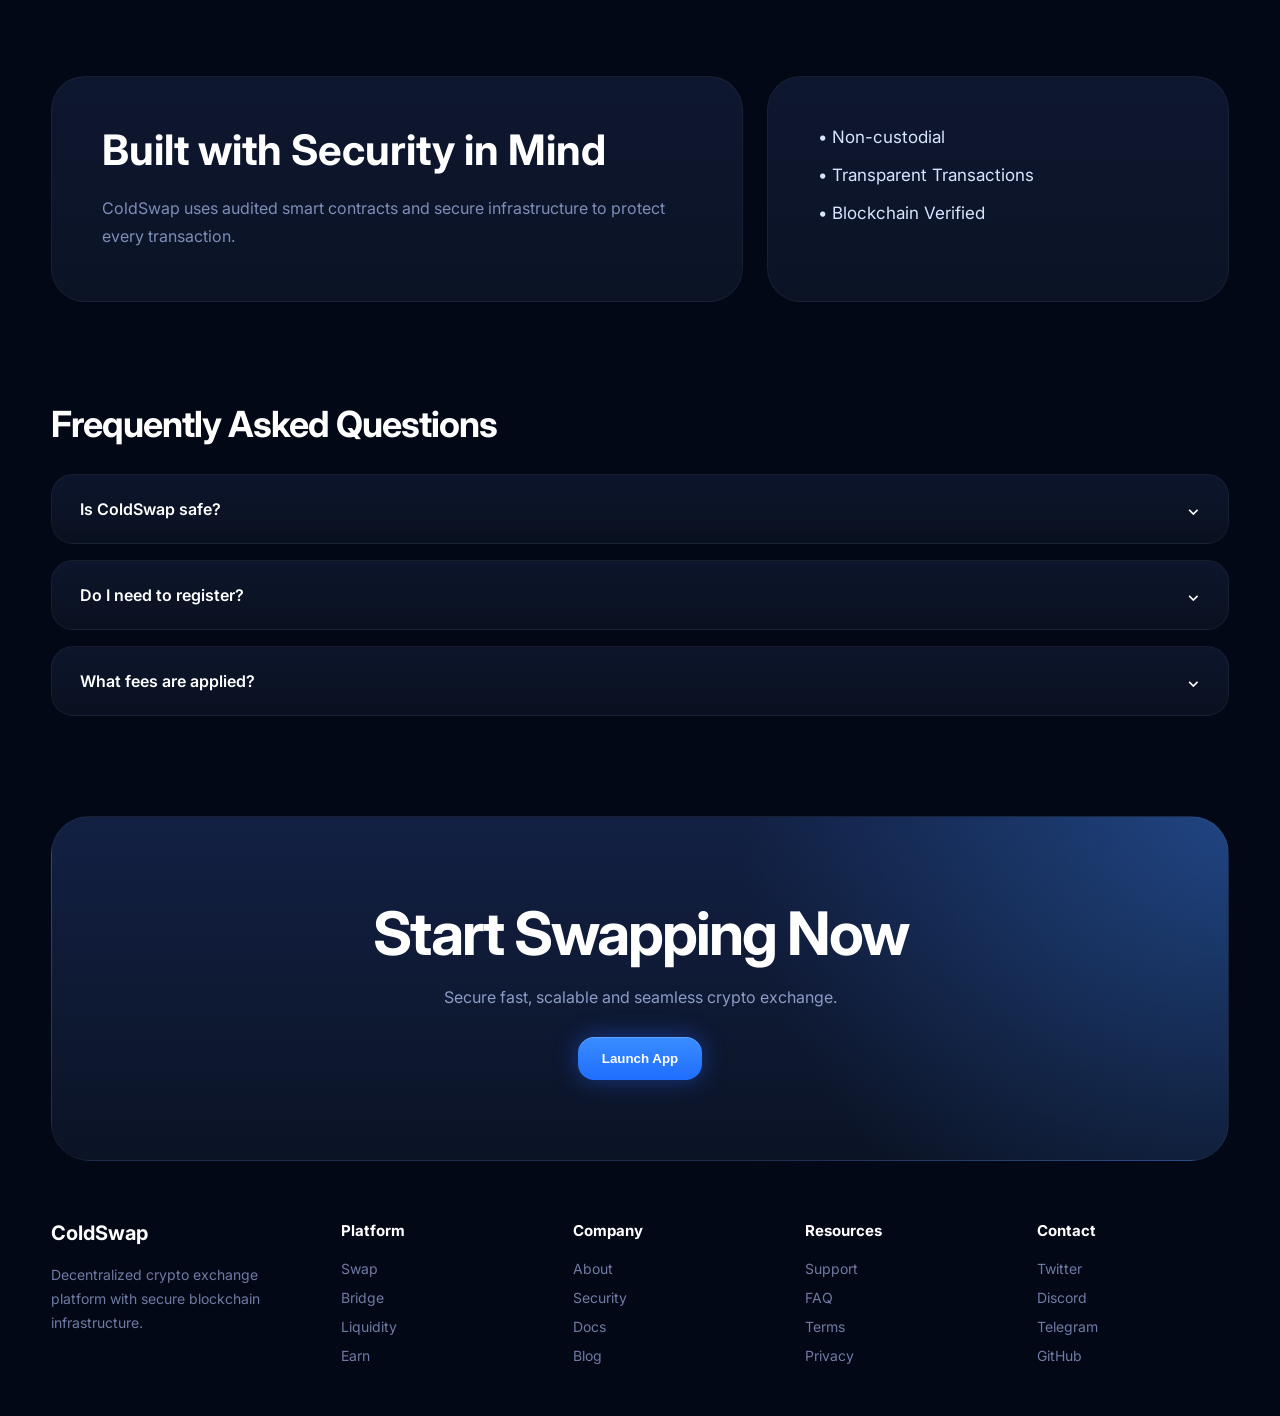
==== commit 1f4630f9: "Rename Версия бэкапа.html to index.html" ====
--- a/index.html
+++ b/index.html
@@ -333,141 +333,413 @@
 }
 
 .feature{
-    position:relative;
-    overflow:hidden;
-
-    background:
-    linear-gradient(
-    180deg,
-    #101a35 0%,
-    #0a1120 100%
-    );
-
-    border-radius:30px;
-
-    padding:34px 28px;
-
+    background:linear-gradient(180deg,#0d152c,#091120);
+    border-radius:28px;
+    padding:36px 28px;
     border:1px solid rgba(255,255,255,.05);
-
     transition:.35s;
-
-    min-height:255px;
-}
-
-.feature::before{
-    content:"";
-
-    position:absolute;
-    inset:0;
-
-    background:
-    radial-gradient(
-    circle at top left,
-    rgba(70,120,255,.18),
-    transparent 45%
-    );
-
-    pointer-events:none;
-}
-
-.feature::after{
-    content:"";
-
-    position:absolute;
-
-    width:220px;
-    height:220px;
-
-    top:-120px;
-    right:-120px;
-
-    border-radius:50%;
-
-    background:
-    radial-gradient(
-    circle,
-    rgba(70,120,255,.08),
-    transparent 70%
-    );
-
-    pointer-events:none;
 }
 
 .feature:hover{
     transform:translateY(-6px);
-
-    border-color:
-    rgba(80,130,255,.18);
-
-    box-shadow:
-    0 0 35px rgba(37,99,255,.16);
-}
-
-/* ICON */
+    box-shadow:0 0 35px rgba(37,99,255,.18);
+}
 
 .feature-icon{
-    width:82px;
-    height:82px;
-
-    margin-bottom:26px;
-
-    position:relative;
-
-    display:flex;
-    align-items:center;
-    justify-content:center;
-}
-
-.feature-icon svg{
-    width:68px;
-    height:68px;
-
-    stroke:#4285ff;
-    fill:none;
-
-    stroke-width:1.8;
-
-    stroke-linecap:round;
-    stroke-linejoin:round;
-
-    position:relative;
-    z-index:2;
-}
-
-.feature-icon::after{
-    content:"";
-
-    position:absolute;
-
-    width:90px;
-    height:90px;
-
-    border-radius:50%;
-
-    background:#2563ff;
-
-    filter:blur(40px);
-
-    opacity:.18;
-
-    z-index:1;
+    font-size:56px;
+    color:#4d8fff;
+    margin-bottom:28px;
 }
 
 .feature h3{
     font-size:24px;
     margin-bottom:12px;
-    position:relative;
-    z-index:2;
 }
 
 .feature p{
     color:#7f8db7;
     line-height:1.7;
     font-size:14px;
+}
+
+/* HOW */
+
+.how{
+    margin-top:24px;
+    display:flex;
+    justify-content:space-between;
+    position:relative;
+}
+
+.how::before{
+    content:"";
+    position:absolute;
+    width:78%;
+    border-top:2px dashed #30426c;
+    top:26px;
+    left:11%;
+}
+
+.step{
     position:relative;
     z-index:2;
-}
-
+    text-align:center;
+    width:33%;
+}
+
+.step-circle{
+    width:54px;
+    height:54px;
+    border-radius:50%;
+    background:linear-gradient(180deg,#3b8dff,#2563ff);
+    display:flex;
+    align-items:center;
+    justify-content:center;
+    margin:auto;
+    margin-bottom:18px;
+    font-size:13px;
+    font-weight:700;
+    box-shadow:0 0 20px rgba(37,99,255,.35);
+}
+
+.step h4{
+    margin-bottom:10px;
+    font-size:19px;
+}
+
+.step p{
+    color:#7f8db7;
+    font-size:14px;
+    line-height:1.7;
+}
+
+/* SECURITY */
+
+.security{
+    margin-top:100px;
+    display:grid;
+    grid-template-columns:1.5fr 1fr;
+    gap:24px; /* ВОТ ЭТО СОЗДАЁТ РАЗДЕЛЕНИЕ */
+}
+
+.security h2{
+    font-size:42px;
+    margin-bottom:20px;
+    line-height:1.1;
+}
+
+.security p{
+    color:#7f8db7;
+    line-height:1.8;
+    max-width:600px;
+}
+
+.security ul{
+    list-style:none;
+}
+
+.security li{
+    margin-bottom:18px;
+    color:#d8e5ff;
+    font-size:17px;
+}
+
+/* FAQ */
+
+.faq{
+    margin-top:100px;
+}
+
+.faq-box{
+    background:linear-gradient(180deg,#0d152c,#091120);
+    border-radius:22px;
+    padding:24px 28px;
+    margin-bottom:16px;
+    border:1px solid rgba(255,255,255,.05);
+}
+
+.faq-question{
+    display:flex;
+    justify-content:space-between;
+    align-items:center;
+    font-size:16px;
+    font-weight:600;
+}
+
+.faq-answer{
+    margin-top:14px;
+    color:#7f8db7;
+    line-height:1.7;
+    font-size:14px;
+}
+
+/* CTA */
+
+.cta{
+    margin-top:100px;
+    background:
+    radial-gradient(circle at top right,#3b8dff55,transparent 40%),
+    linear-gradient(180deg,#122043,#0b1325);
+    border-radius:38px;
+    padding:80px;
+    text-align:center;
+    border:1px solid rgba(255,255,255,.05);
+}
+
+.cta h2{
+    font-size:60px;
+    margin-bottom:18px;
+    letter-spacing:-2px;
+}
+
+.cta p{
+    color:#8d9bc7;
+    margin-bottom:30px;
+}
+
+/* FOOTER */
+
+footer{
+    padding:60px 0 40px;
+    display:grid;
+    grid-template-columns:1.3fr repeat(4,1fr);
+    gap:40px;
+}
+
+.footer-logo{
+    font-size:20px;
+    font-weight:700;
+    margin-bottom:18px;
+}
+
+.footer-text{
+    color:#6f7ba4;
+    line-height:1.7;
+    font-size:14px;
+}
+
+.footer-col h4{
+    margin-bottom:20px;
+    font-size:15px;
+}
+
+.footer-col a{
+    display:block;
+    margin-bottom:12px;
+    color:#6f7ba4;
+    text-decoration:none;
+    font-size:14px;
+}
+
+/* MOBILE */
+
+@media(max-width:1000px){
+
+    .hero{
+        grid-template-columns:1fr;
+    }
+
+    .stats{
+        grid-template-columns:1fr 1fr;
+    }
+
+    .features{
+        grid-template-columns:1fr;
+    }
+
+    .security{
+        grid-template-columns:1fr;
+    }
+
+    footer{
+        grid-template-columns:1fr 1fr;
+    }
+
+}
+
+@media(max-width:700px){
+
+    nav{
+        display:none;
+    }
+
+    .hero h1{
+        font-size:48px;
+    }
+
+    .stats{
+        grid-template-columns:1fr;
+    }
+
+    .how{
+        flex-direction:column;
+        gap:40px;
+    }
+
+    .how::before{
+        display:none;
+    }
+
+    .step{
+        width:100%;
+    }
+
+    .cta{
+        padding:50px 25px;
+    }
+
+    .cta h2{
+        font-size:42px;
+    }
+
+    footer{
+        grid-template-columns:1fr;
+    }
+
+}
+/* === GLOBAL ANIMATIONS === */
+
+@keyframes fadeUp {
+    from{
+        opacity:0;
+        transform:translateY(40px);
+    }
+    to{
+        opacity:1;
+        transform:translateY(0);
+    }
+}
+
+@keyframes float {
+    0%,100%{ transform:translateY(0); }
+    50%{ transform:translateY(-8px); }
+}
+
+@keyframes glowPulse {
+    0%{ box-shadow:0 0 0 rgba(37,99,255,0); }
+    50%{ box-shadow:0 0 30px rgba(37,99,255,.5); }
+    100%{ box-shadow:0 0 0 rgba(37,99,255,0); }
+}
+
+/* === SCROLL ANIMATION BASE === */
+
+.animate{
+    opacity:0;
+    transform:translateY(40px);
+    transition:all .8s ease;
+}
+
+.animate.show{
+    opacity:1;
+    transform:translateY(0);
+}
+
+/* === HERO === */
+
+.hero h1{
+    animation:fadeUp .9s ease forwards;
+}
+
+.hero p{
+    animation:fadeUp 1.2s ease forwards;
+}
+
+.hero-buttons{
+    animation:fadeUp 1.5s ease forwards;
+}
+
+/* === FLOATING CARD === */
+
+.swap-card{
+    animation:fadeUp 1s ease forwards, float 6s ease-in-out infinite;
+}
+
+/* === BUTTON HOVER IMPROVEMENT === */
+
+.primary-btn:hover{
+    transform:translateY(-2px);
+    box-shadow:0 0 35px rgba(37,99,255,.6);
+}
+
+.secondary-btn:hover{
+    transform:translateY(-2px);
+    background:#101a35;
+}
+
+/* === SWAP BUTTON PULSE === */
+
+.swap-btn{
+    animation:glowPulse 3s infinite;
+}
+
+/* === FEATURES HOVER === */
+
+.feature{
+    transition:all .4s ease;
+}
+
+.feature:hover{
+    transform:translateY(-10px) scale(1.02);
+}
+
+/* === STEP FLOAT === */
+
+.step-circle{
+    animation:float 4s ease-in-out infinite;
+}
+
+/* === CTA BIG FADE === */
+
+.cta{
+    animation:fadeUp 1.2s ease forwards;
+}
+
+/* === FAQ ANIMATION === */
+
+.faq-box{
+    transition:all .3s ease;
+}
+
+.faq-box:hover{
+    transform:scale(1.01);
+}
+.faq-answer{
+    display:none;
+}
+.security > div{
+    background:linear-gradient(180deg,#0e1730,#0b1325);
+    border-radius:34px;
+    padding:50px;
+    border:1px solid rgba(255,255,255,.05);
+}
+.token {
+    position: relative;
+    cursor: pointer;
+}
+
+.token-dropdown {
+    position: absolute;
+    top: 110%;
+    left: 0;
+    background: #0e1831;
+    border-radius: 12px;
+    padding: 6px;
+    width: 100%;
+    display: none;
+    flex-direction: column;
+    z-index: 10;
+    border: 1px solid rgba(255,255,255,.05);
+}
+
+.token-dropdown div {
+    padding: 10px;
+    border-radius: 8px;
+    transition: .2s;
+}
+
+.token-dropdown div:hover {
+    background: rgba(255,255,255,.08);
+}
 </style>
 </head>
 
@@ -475,66 +747,536 @@
 
 <div class="container">
 
+<header>
+
+<div class="logo">
+<div class="logo-dot"></div>
+ColdSwap
+</div>
+
+<nav>
+<a href="#">Features</a>
+<a href="#">Roadmap</a>
+<a href="#">FAQ</a>
+</nav>
+
+<button class="connect-btn">Connect Wallet</button>
+
+</header>
+
+<!-- HERO -->
+
+<section class="hero">
+
+<div>
+
+<h1>
+Swap Crypto
+Instantly in a
+<span>Cold, Secure</span>
+Environment
+</h1>
+
+<p>
+ColdSwap allows users to swap digital assets securely
+across chains with lightning-fast transaction speed.
+</p>
+
+<div class="hero-buttons">
+<button class="primary-btn">Start Swapping</button>
+<button class="secondary-btn">Learn More</button>
+</div>
+
+</div>
+
+<!-- CARD -->
+
+<div class="swap-card">
+
+<div class="swap-tabs">
+<div class="swap-tab active">Swap</div>
+<div class="swap-tab">Bridge</div>
+</div>
+
+<div class="swap-input">
+
+<div class="swap-top">
+<span>You Pay</span>
+<span>0.23 ETH</span>
+</div>
+
+<div class="swap-main">
+<input value="0.23">
+<div class="token">
+    <div class="token-circle eth"></div>
+    <span class="token-name">ETH</span>
+
+    <div class="token-dropdown">
+        <div data-token="ETH">ETH</div>
+        <div data-token="BTC">BTC</div>
+        <div data-token="USDT">USDT</div>
+        <div data-token="BNB">BNB</div>
+    </div>
+</div>
+</div>
+
+</div>
+
+<div class="swap-middle" id="swapButton">
+⇅
+</div>
+
+<div class="swap-input">
+
+<div class="swap-top">
+<span>You Receive</span>
+<span>1089.73 USDT</span>
+</div>
+
+<div class="swap-main">
+<input value="1089.73">
+<div class="token">
+    <div class="token-circle eth"></div>
+    <span class="token-name">ETH</span>
+
+    <div class="token-dropdown">
+        <div data-token="ETH">ETH</div>
+        <div data-token="BTC">BTC</div>
+        <div data-token="USDT">USDT</div>
+        <div data-token="BNB">BNB</div>
+    </div>
+</div>
+</div>
+
+</div>
+
+<button class="swap-btn">Swap Now</button>
+
+</div>
+
+</section>
+
+<!-- STATS -->
+
+<section class="stats">
+
+<div class="stat">
+<small>Volume</small>
+<h2>$1.2B+</h2>
+</div>
+
+<div class="stat">
+<small>Users</small>
+<h2>120K+</h2>
+</div>
+
+<div class="stat">
+<small>Tokens</small>
+<h2>50+</h2>
+</div>
+
+<div class="stat">
+<small>Execution</small>
+<h2>1 sec</h2>
+</div>
+
+</section>
+
+<!-- FEATURES -->
+
 <h2 class="section-title">Why Choose ColdSwap</h2>
 
 <section class="features">
 
 <div class="feature">
-
-<div class="feature-icon">
-<svg viewBox="0 0 24 24">
-<path d="M13 2L4 14H11L9 22L20 9H13L13 2Z"/>
-</svg>
-</div>
-
+<div class="feature-icon" style="text-align: center;">⚡︎</div>
 <h3>Ultra Fast</h3>
-
 <p>
 Fast execution mechanism optimized for
 cross-chain crypto transfers.
 </p>
-
 </div>
 
 <div class="feature">
-
-<div class="feature-icon">
-<svg viewBox="0 0 24 24">
-<path d="M7 7L12 12L17 7"/>
-<path d="M7 13L12 18L17 13"/>
-</svg>
-</div>
-
+<div class="feature-icon" style="text-align: center;">⇊</div>
 <h3>Low Fees</h3>
-
 <p>
 Minimal blockchain transaction
 costs with optimized routing.
 </p>
-
 </div>
 
 <div class="feature">
-
-<div class="feature-icon">
-<svg viewBox="0 0 24 24">
-<rect x="5" y="11" width="14" height="10" rx="2"/>
-<path d="M8 11V7C8 4.8 9.8 3 12 3C14.2 3 16 4.8 16 7V11"/>
-</svg>
-</div>
-
+<div class="feature-icon" style="text-align: center;">🔒︎</div>
 <h3>Secure</h3>
-
 <p>
 Multi-layer encryption and audited
 smart contracts for maximum safety.
 </p>
-
 </div>
 
 </section>
 
-</div>
-
+<!-- HOW -->
+
+<h2 class="section-title">How It Works</h2>
+
+<section class="how">
+
+<div class="step">
+<div class="step-circle">01</div>
+<h4>Connect Wallet</h4>
+<p>Connect your crypto wallet securely.</p>
+</div>
+
+<div class="step">
+<div class="step-circle">02</div>
+<h4>Choose Tokens</h4>
+<p>Select the digital assets you want to swap.</p>
+</div>
+
+<div class="step">
+<div class="step-circle">03</div>
+<h4>Confirm Swap</h4>
+<p>Approve transaction and receive funds instantly.</p>
+</div>
+
+</section>
+
+<!-- SECURITY -->
+
+<section class="security">
+
+<div>
+<h2>Built with Security in Mind</h2>
+
+<p>
+ColdSwap uses audited smart contracts and secure
+infrastructure to protect every transaction.
+</p>
+</div>
+
+<div>
+
+<ul>
+<li>• Non-custodial</li>
+<li>• Transparent Transactions</li>
+<li>• Blockchain Verified</li>
+</ul>
+
+</div>
+
+</section>
+
+<!-- FAQ -->
+
+<section class="faq">
+
+<h2 class="section-title">Frequently Asked Questions</h2>
+
+<div class="faq-box">
+
+<div class="faq-question">
+<span>Is ColdSwap safe?</span>
+<span>⌄</span>
+</div>
+
+<div class="faq-answer">
+Yes. All transactions are secured using
+audited smart contracts and encryption.
+</div>
+
+</div>
+
+<div class="faq-box">
+
+<div class="faq-question">
+<span>Do I need to register?</span>
+<span>⌄</span>
+</div>
+<div class="faq-answer">
+Yes. All transactions are secured using
+audited smart contracts and encryption.
+</div>
+
+</div>
+
+<div class="faq-box">
+
+<div class="faq-question">
+<span>What fees are applied?</span>
+<span>⌄</span>
+</div>
+
+<div class="faq-answer">
+Yes. All transactions are secured using
+audited smart contracts and encryption.
+</div>
+
+</div>
+
+</section>
+
+<!-- CTA -->
+
+<section class="cta">
+
+<h2>Start Swapping Now</h2>
+
+<p>
+Secure fast, scalable and seamless crypto exchange.
+</p>
+
+<button class="primary-btn">
+Launch App
+</button>
+
+</section>
+
+<!-- FOOTER -->
+
+<footer>
+
+<div>
+
+<div class="footer-logo">
+ColdSwap
+</div>
+
+<div class="footer-text">
+Decentralized crypto exchange platform
+with secure blockchain infrastructure.
+</div>
+
+</div>
+
+<div class="footer-col">
+<h4>Platform</h4>
+<a href="#">Swap</a>
+<a href="#">Bridge</a>
+<a href="#">Liquidity</a>
+<a href="#">Earn</a>
+</div>
+
+<div class="footer-col">
+<h4>Company</h4>
+<a href="#">About</a>
+<a href="#">Security</a>
+<a href="#">Docs</a>
+<a href="#">Blog</a>
+</div>
+
+<div class="footer-col">
+<h4>Resources</h4>
+<a href="#">Support</a>
+<a href="#">FAQ</a>
+<a href="#">Terms</a>
+<a href="#">Privacy</a>
+</div>
+
+<div class="footer-col">
+<h4>Contact</h4>
+<a href="#">Twitter</a>
+<a href="#">Discord</a>
+<a href="#">Telegram</a>
+<a href="#">GitHub</a>
+</div>
+
+</footer>
+
+</div>
+<script>
+
+/* === SCROLL REVEAL === */
+
+const observer = new IntersectionObserver((entries)=>{
+    entries.forEach(entry=>{
+        if(entry.isIntersecting){
+            entry.target.classList.add('show');
+        }
+    });
+},{ threshold:0.15 });
+
+document.querySelectorAll(
+    '.stat, .feature, .step, .security, .faq-box, .cta, footer'
+).forEach(el=>{
+    el.classList.add('animate');
+    observer.observe(el);
+});
+
+
+/* === FAQ TOGGLE === */
+
+document.querySelectorAll('.faq-box').forEach(box=>{
+    const answer = box.querySelector('.faq-answer');
+
+    if(answer){
+        answer.style.display = "none";
+    }
+
+    box.addEventListener('click', ()=>{
+        if(!answer) return;
+
+        const isOpen = answer.style.display === "block";
+
+        answer.style.display = isOpen ? "none" : "block";
+    });
+});
+
+</script>
+<script>
+
+const tabs = document.querySelectorAll('.swap-tab');
+
+tabs.forEach(tab => {
+    tab.addEventListener('click', () => {
+
+        // убираем active у всех
+        tabs.forEach(t => t.classList.remove('active'));
+
+        // добавляем к нажатой
+        tab.classList.add('active');
+
+    });
+});
+
+</script>
+<script>
+
+document.querySelectorAll('.faq-box').forEach(box => {
+
+    const answer = box.querySelector('.faq-answer');
+
+    box.addEventListener('click', () => {
+
+        const isOpen = answer.style.display === 'block';
+
+        // закрыть все
+        document.querySelectorAll('.faq-answer').forEach(a => {
+            a.style.display = 'none';
+        });
+
+        // открыть текущий
+        if(!isOpen){
+            answer.style.display = 'block';
+        }
+
+    });
+
+});
+
+</script>
+
+<script>
+
+document.querySelectorAll('.faq-box').forEach(box => {
+
+    box.addEventListener('click', () => {
+
+        const answer = box.querySelector('.faq-answer');
+
+        if(answer.style.display === 'block'){
+            answer.style.display = 'none';
+        } else {
+            answer.style.display = 'block';
+        }
+
+    });
+
+});
+
+</script>
+
+<script>
+
+document.querySelectorAll('.token').forEach(token => {
+
+    const dropdown = token.querySelector('.token-dropdown');
+    const name = token.querySelector('.token-name');
+
+    // открытие списка
+    token.addEventListener('click', (e) => {
+        e.stopPropagation();
+
+        // закрываем все
+        document.querySelectorAll('.token-dropdown').forEach(d => {
+            if(d !== dropdown) d.style.display = 'none';
+        });
+
+        dropdown.style.display =
+            dropdown.style.display === 'flex' ? 'none' : 'flex';
+    });
+
+    // выбор токена
+    dropdown.querySelectorAll('div').forEach(item => {
+    item.addEventListener('click', (e) => {
+        e.stopPropagation();
+
+        const selected = item.dataset.token;
+
+        const allTokens = document.querySelectorAll('.token-name');
+
+        const currentIndex = [...allTokens].indexOf(name);
+        const otherIndex = currentIndex === 0 ? 1 : 0;
+
+        const otherToken = allTokens[otherIndex];
+
+        // если выбрали ту же валюту — меняем местами
+        if (otherToken.textContent === selected) {
+
+            const inputs = document.querySelectorAll('.swap-main input');
+
+            // меняем значения
+            const tempValue = inputs[currentIndex].value;
+            inputs[currentIndex].value = inputs[otherIndex].value;
+            inputs[otherIndex].value = tempValue;
+
+            // меняем токены
+            otherToken.textContent = name.textContent;
+        }
+
+        // ставим выбранный токен
+        name.textContent = selected;
+
+        dropdown.style.display = 'none';
+    });
+});
+});
+
+// клик вне — закрыть
+document.addEventListener('click', () => {
+    document.querySelectorAll('.token-dropdown').forEach(d => {
+        d.style.display = 'none';
+    });
+});
+
+</script>
+<script>
+
+const swapBtn = document.getElementById('swapButton');
+
+swapBtn.addEventListener('click', () => {
+
+    const inputs = document.querySelectorAll('.swap-main input');
+    const tokens = document.querySelectorAll('.token-name');
+
+    // значения
+    const value1 = inputs[0].value;
+    const value2 = inputs[1].value;
+
+    // токены
+    const token1 = tokens[0].textContent;
+    const token2 = tokens[1].textContent;
+
+    // меняем местами
+    inputs[0].value = value2;
+    inputs[1].value = value1;
+
+    tokens[0].textContent = token2;
+    tokens[1].textContent = token1;
+
+});
+
+</script>
 </body>
 </html>
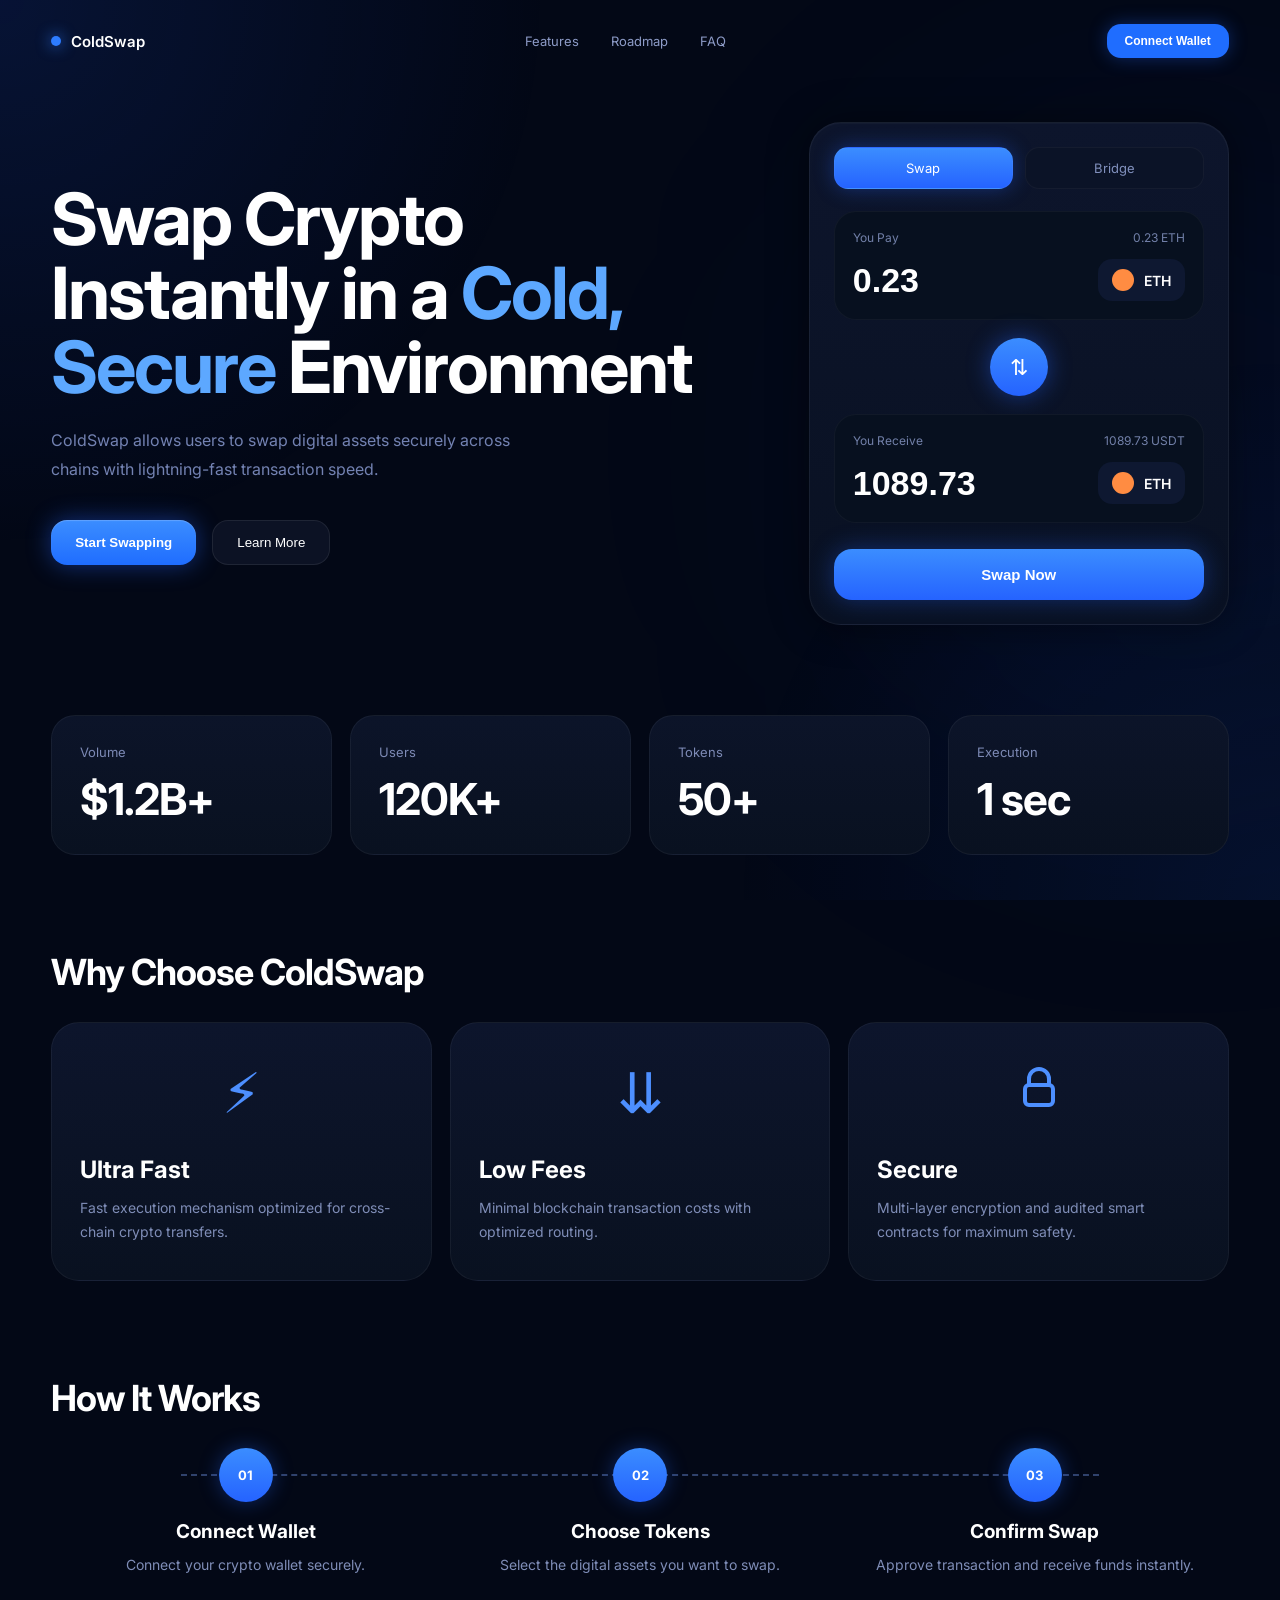
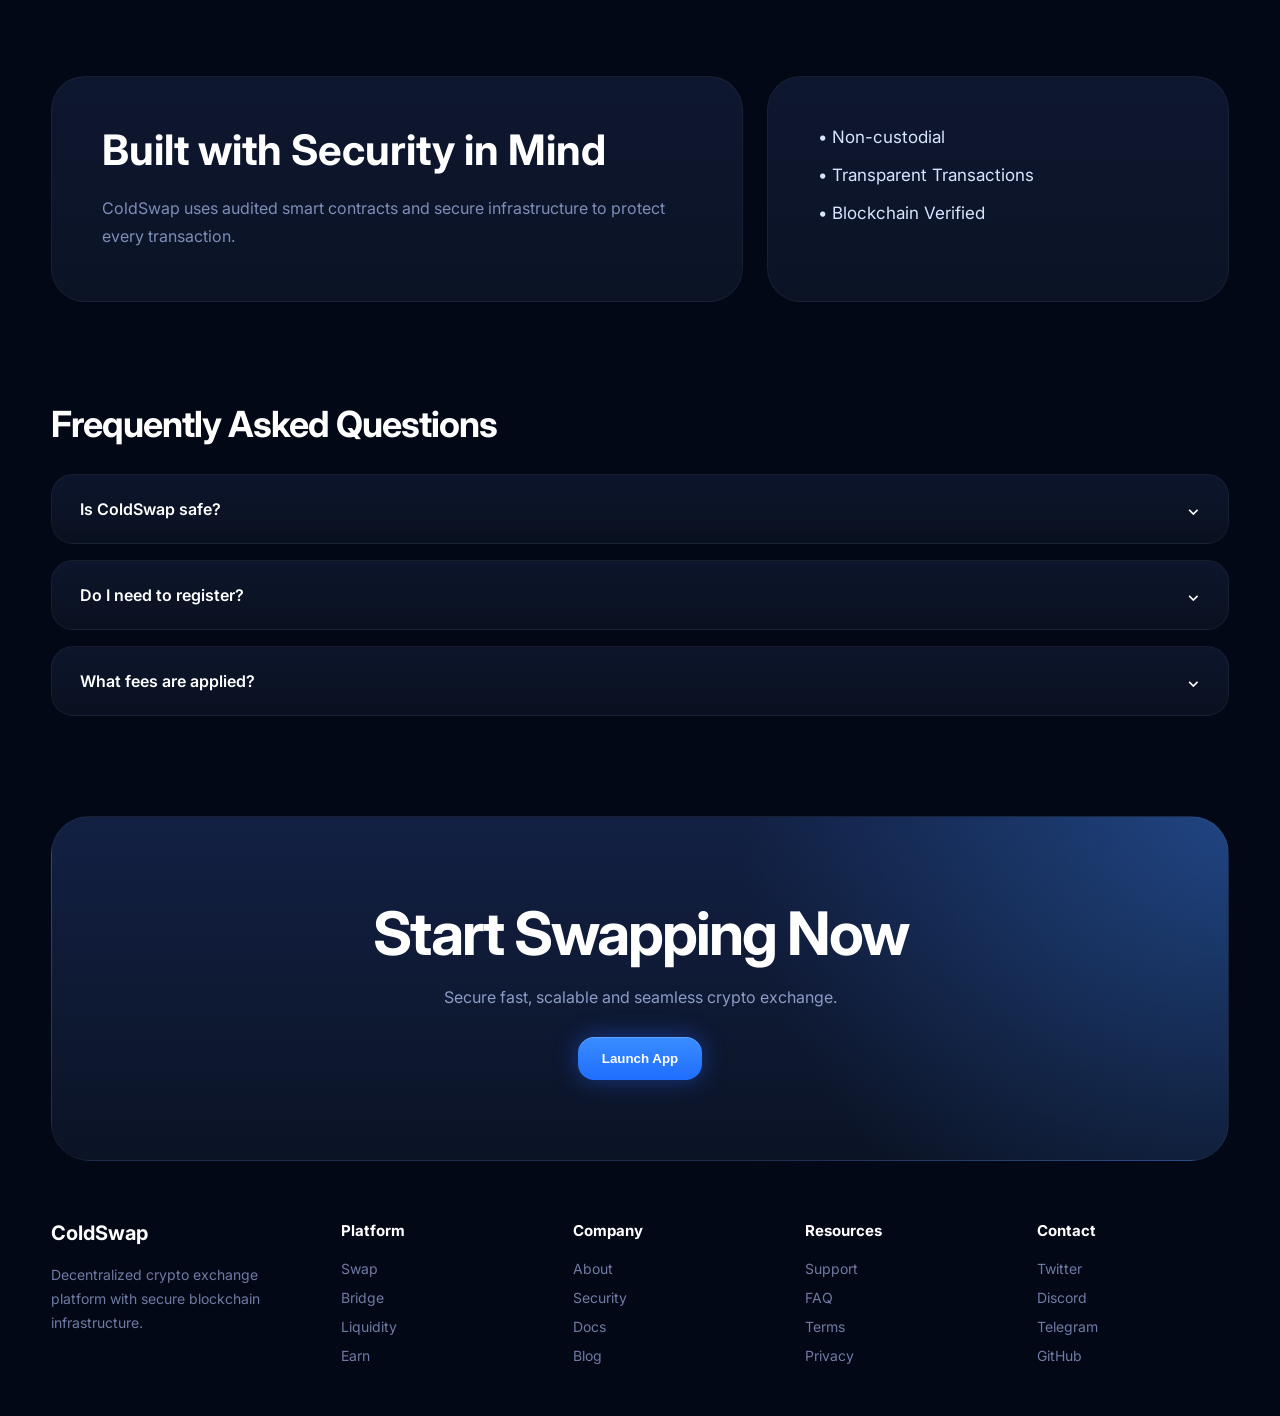
==== commit 9e6ef9a5: "Rename Доработки финал.html to index.html" ====
--- a/index.html
+++ b/index.html
@@ -907,7 +907,12 @@
 </div>
 
 <div class="feature">
-<div class="feature-icon" style="text-align: center;">🔒︎</div>
+<div class="feature-icon" style="text-align: center;">
+<svg width="48" height="48" viewBox="0 0 24 24" fill="none">
+<path d="M7 10V7a5 5 0 0 1 10 0v3" stroke="#4d8fff" stroke-width="2"/>
+<rect x="5" y="10" width="14" height="10" rx="2" stroke="#4d8fff" stroke-width="2"/>
+</svg>
+</div>
 <h3>Secure</h3>
 <p>
 Multi-layer encryption and audited
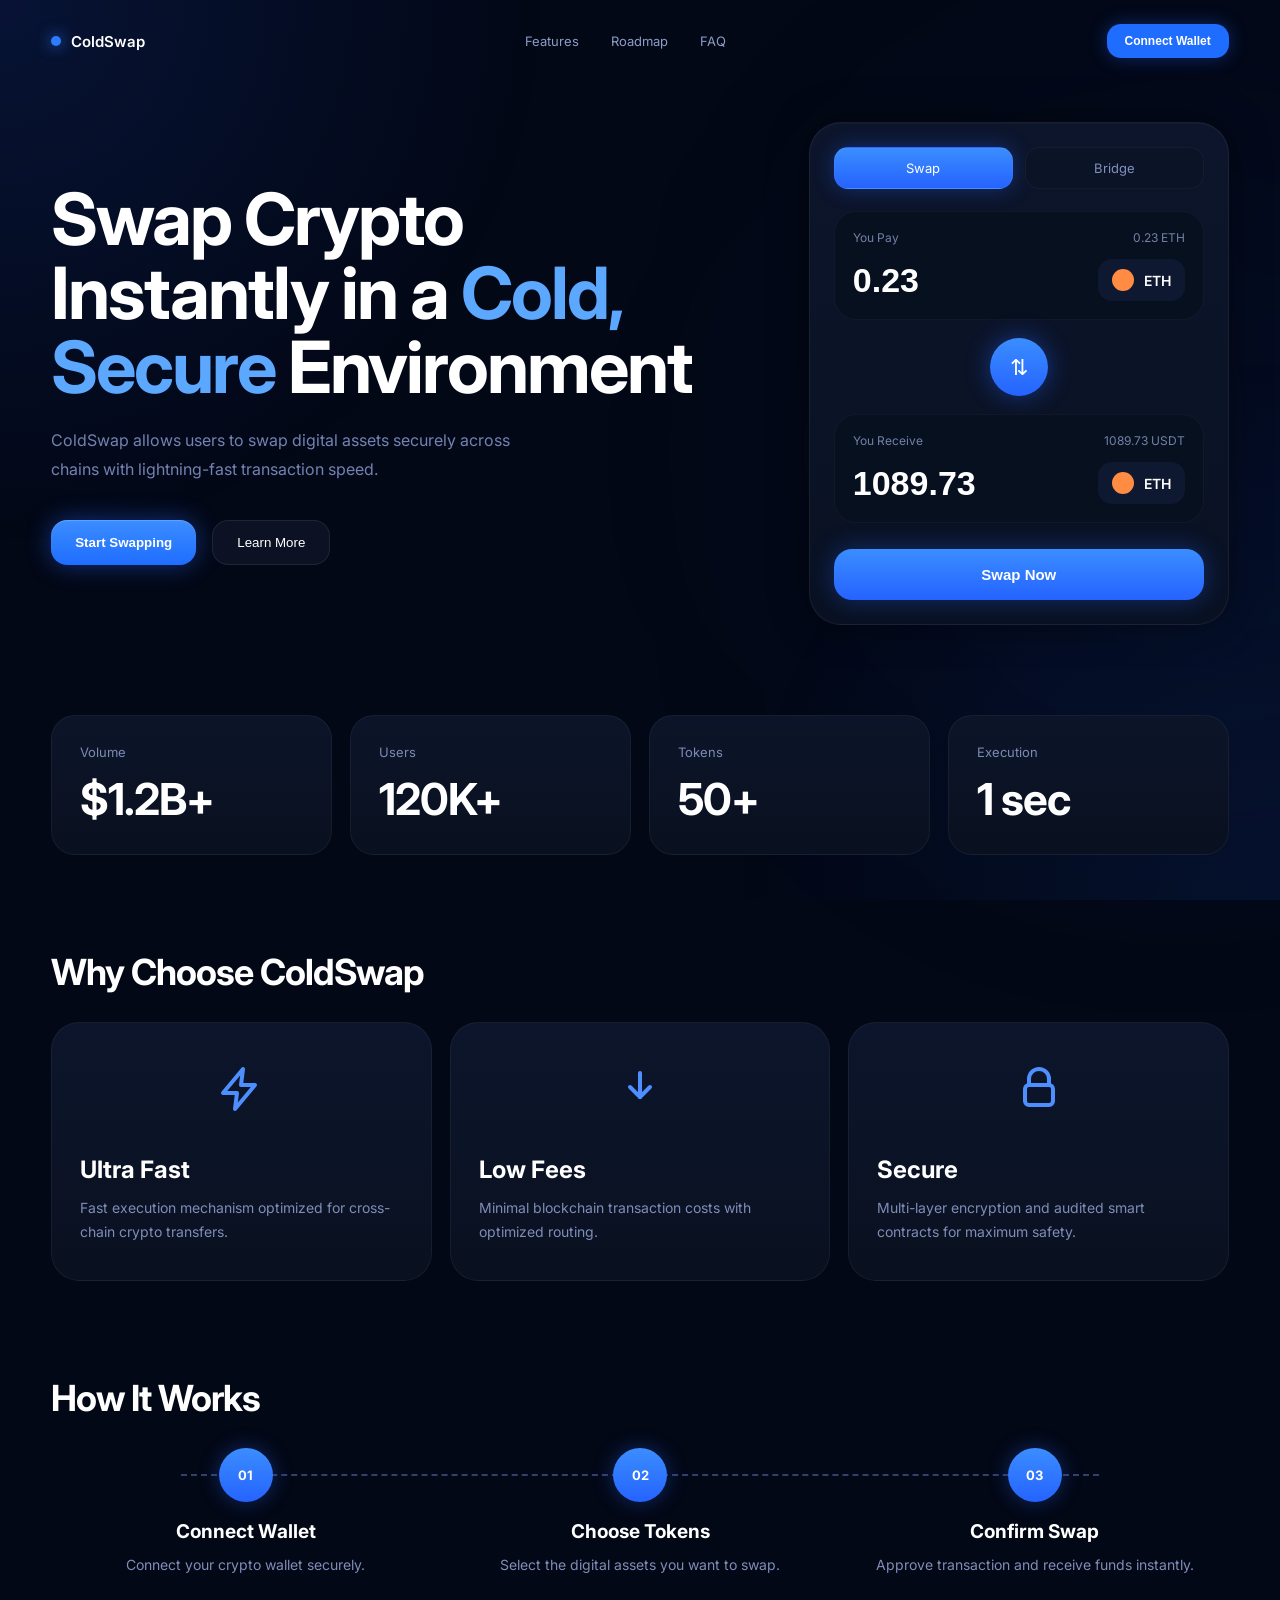
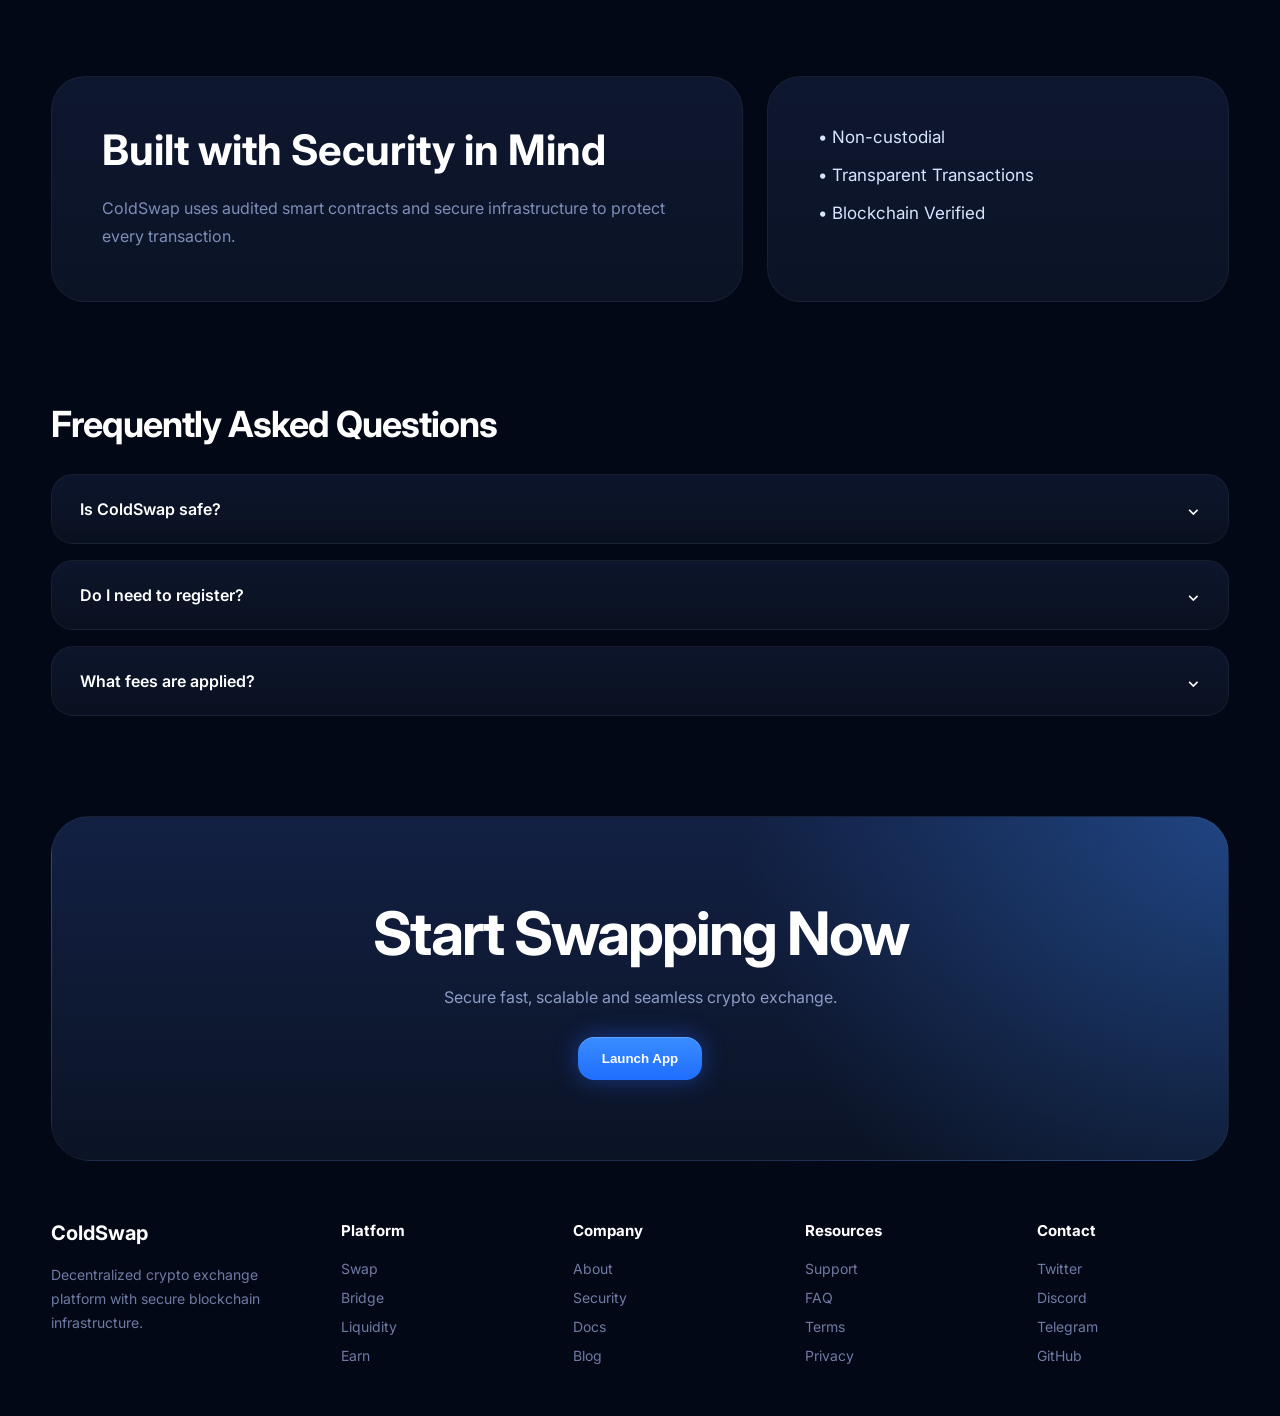
==== commit eb8c4e15: "Rename Доработки финал.html to index.html" ====
--- a/index.html
+++ b/index.html
@@ -889,7 +889,11 @@
 <section class="features">
 
 <div class="feature">
-<div class="feature-icon" style="text-align: center;">⚡︎</div>
+<div class="feature-icon" style="text-align: center;">
+<svg width="48" height="48" viewBox="0 0 24 24" fill="none">
+<path d="M13 2L3 14h7l-1 8 10-12h-7l1-8z" stroke="#4d8fff" stroke-width="2" stroke-linejoin="round"/>
+</svg>
+</div>
 <h3>Ultra Fast</h3>
 <p>
 Fast execution mechanism optimized for
@@ -898,7 +902,12 @@
 </div>
 
 <div class="feature">
-<div class="feature-icon" style="text-align: center;">⇊</div>
+<div class="feature-icon" style="text-align: center;">
+<svg width="48" height="48" viewBox="0 0 24 24" fill="none">
+<path d="M12 4v12" stroke="#4d8fff" stroke-width="2" stroke-linecap="round"/>
+<path d="M7 11l5 5 5-5" stroke="#4d8fff" stroke-width="2" stroke-linecap="round" stroke-linejoin="round"/>
+</svg>
+</div>
 <h3>Low Fees</h3>
 <p>
 Minimal blockchain transaction
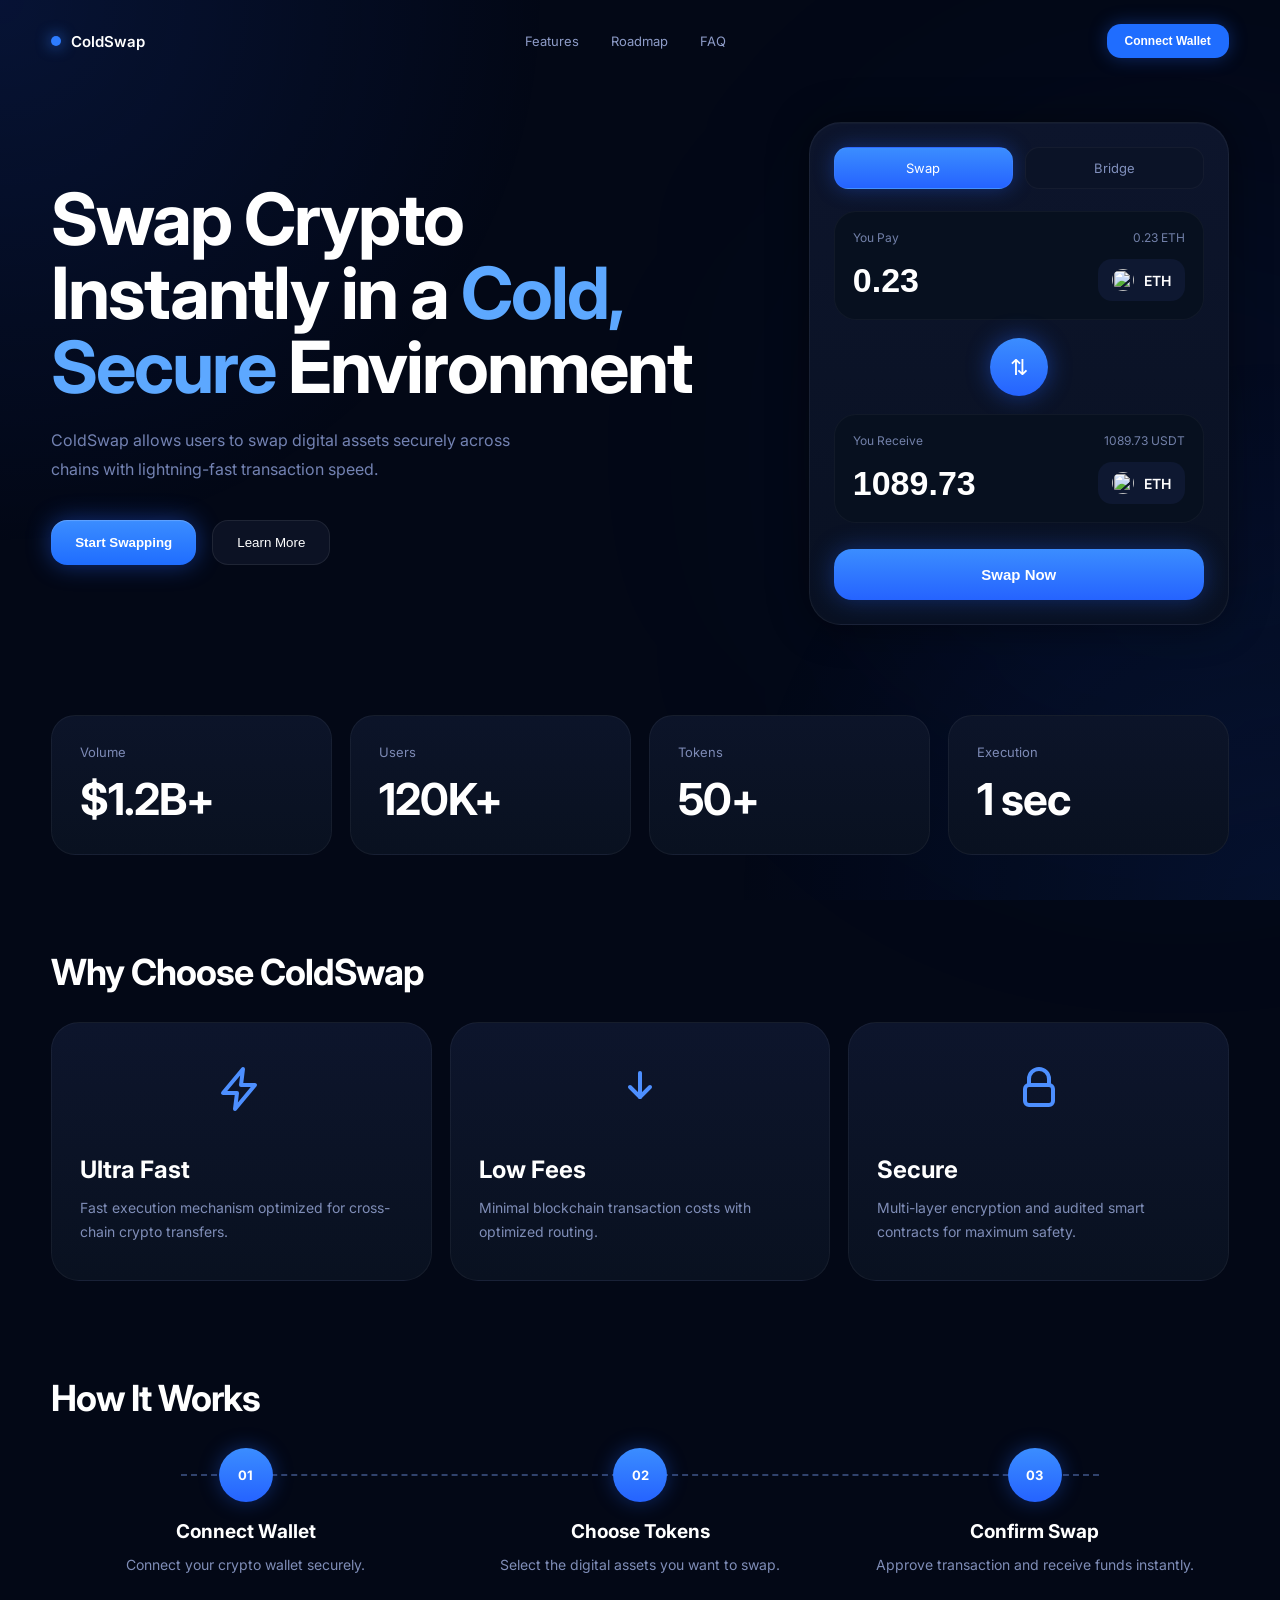
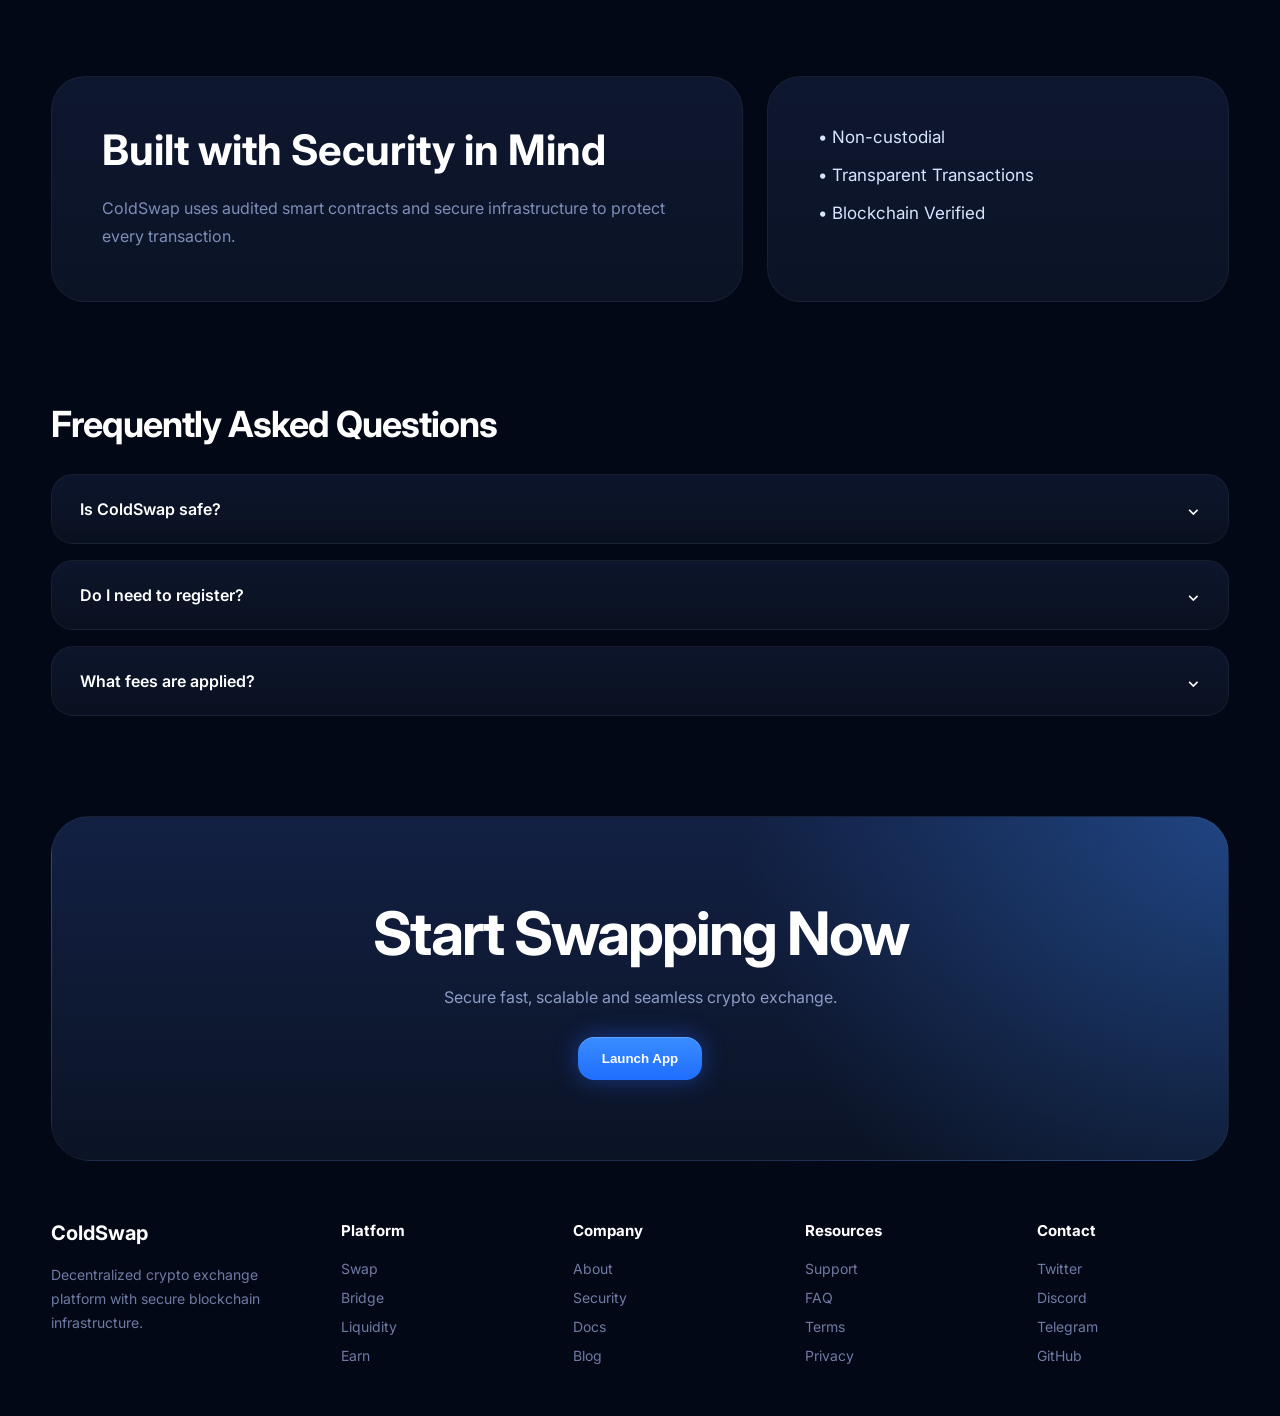
==== commit ff9406e5: "Rename Доработки финал.html to index.html" ====
--- a/index.html
+++ b/index.html
@@ -246,10 +246,11 @@
     font-size:14px;
 }
 
-.token-circle{
+.token-icon{
     width:22px;
     height:22px;
     border-radius:50%;
+    object-fit:cover;
 }
 
 .eth{
@@ -808,7 +809,7 @@
 <div class="swap-main">
 <input value="0.23">
 <div class="token">
-    <div class="token-circle eth"></div>
+    <img class="token-icon" src="https://cryptologos.cc/logos/ethereum-eth-logo.png?v=029" />
     <span class="token-name">ETH</span>
 
     <div class="token-dropdown">
@@ -835,8 +836,9 @@
 
 <div class="swap-main">
 <input value="1089.73">
+
 <div class="token">
-    <div class="token-circle eth"></div>
+    <img class="token-icon" src="https://cryptologos.cc/logos/ethereum-eth-logo.png?v=029">
     <span class="token-name">ETH</span>
 
     <div class="token-dropdown">
@@ -1202,11 +1204,17 @@
 </script>
 
 <script>
-
+const tokenIcons = {
+    ETH: "https://cryptologos.cc/logos/ethereum-eth-logo.png?v=029",
+    BTC: "https://cryptologos.cc/logos/bitcoin-btc-logo.png?v=029",
+    USDT: "https://cryptologos.cc/logos/tether-usdt-logo.png?v=029",
+    BNB: "https://cryptologos.cc/logos/bnb-bnb-logo.png?v=029"
+};
 document.querySelectorAll('.token').forEach(token => {
 
     const dropdown = token.querySelector('.token-dropdown');
     const name = token.querySelector('.token-name');
+    const icon = token.querySelector('.token-icon');
 
     // открытие списка
     token.addEventListener('click', (e) => {
@@ -1251,6 +1259,7 @@
 
         // ставим выбранный токен
         name.textContent = selected;
+        icon.src = tokenIcons[selected];
 
         dropdown.style.display = 'none';
     });
@@ -1273,6 +1282,7 @@
 
     const inputs = document.querySelectorAll('.swap-main input');
     const tokens = document.querySelectorAll('.token-name');
+    const icons = document.querySelectorAll('.token-icon');
 
     // значения
     const value1 = inputs[0].value;
@@ -1288,7 +1298,12 @@
 
     tokens[0].textContent = token2;
     tokens[1].textContent = token1;
-
+    
+    const icon1 = icons[0].src;
+    const icon2 = icons[1].src;
+
+    icons[0].src = icon2;
+    icons[1].src = icon1;
 });
 
 </script>
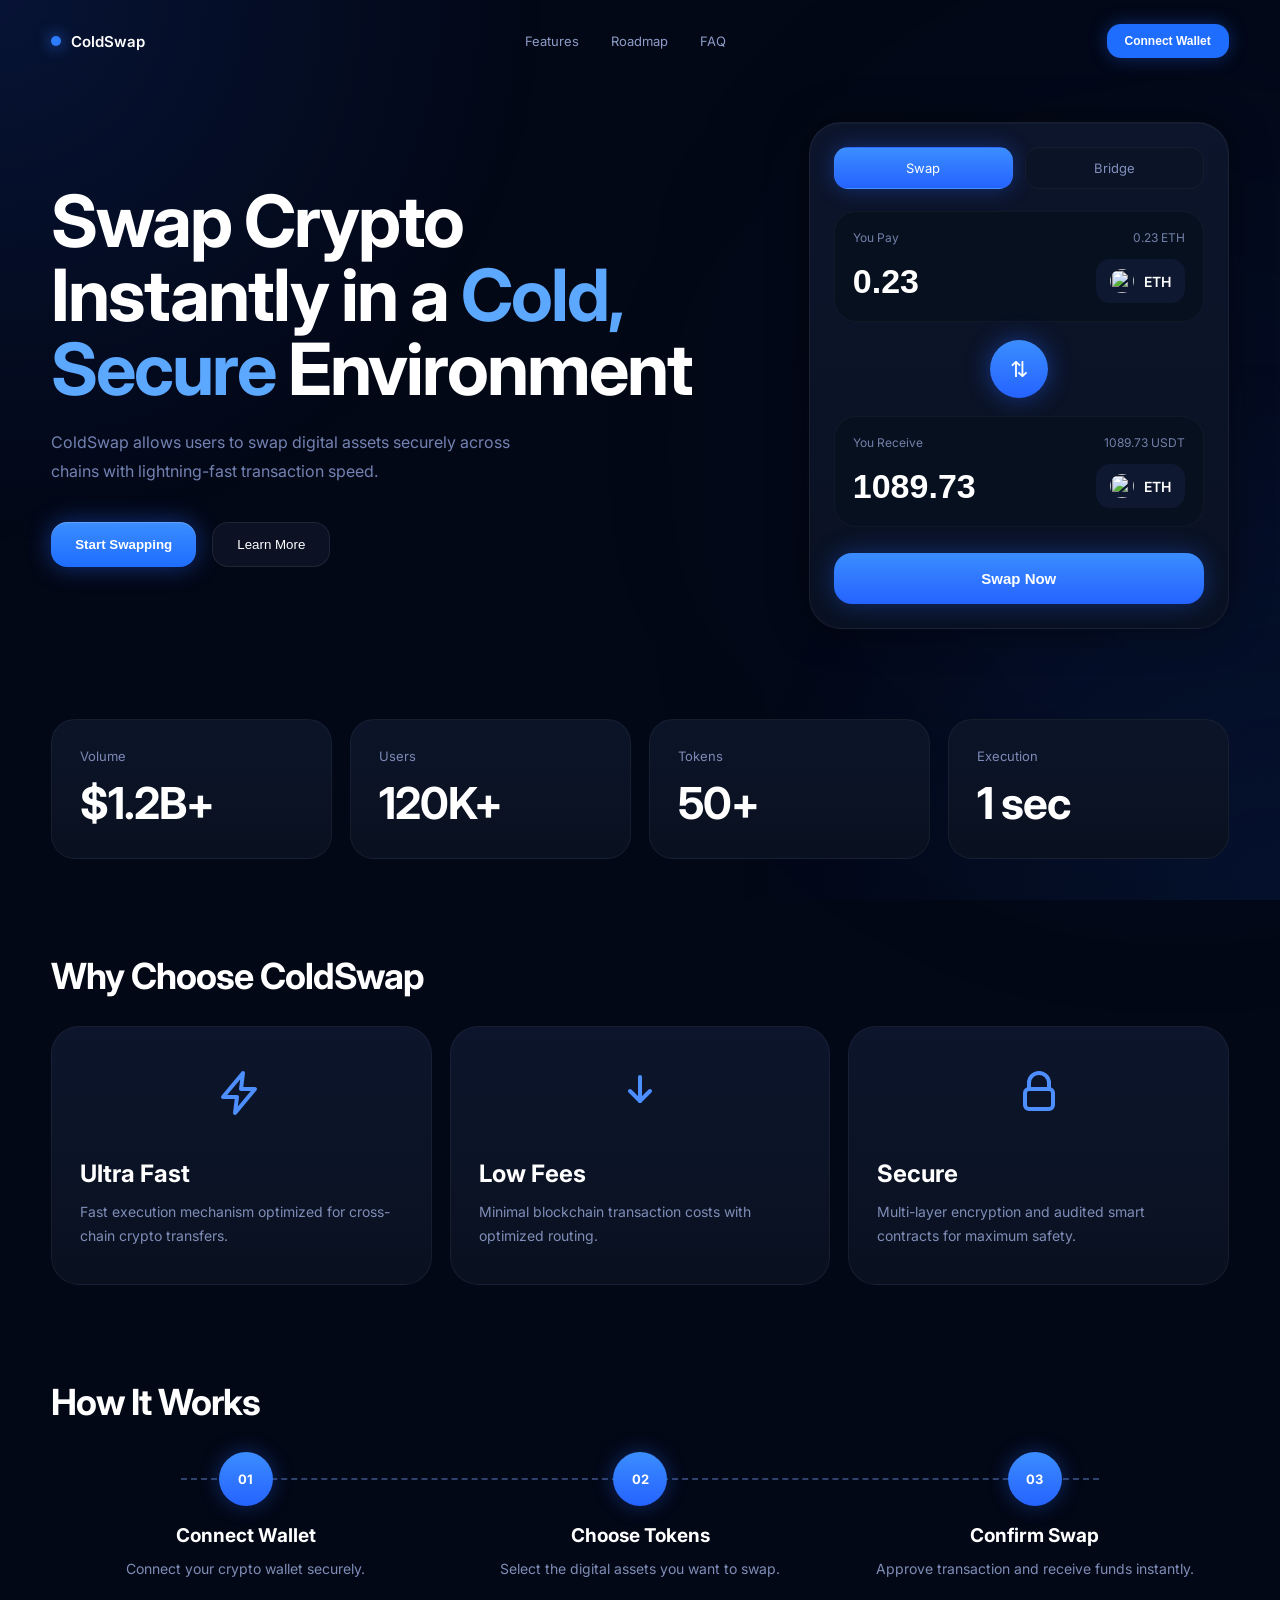
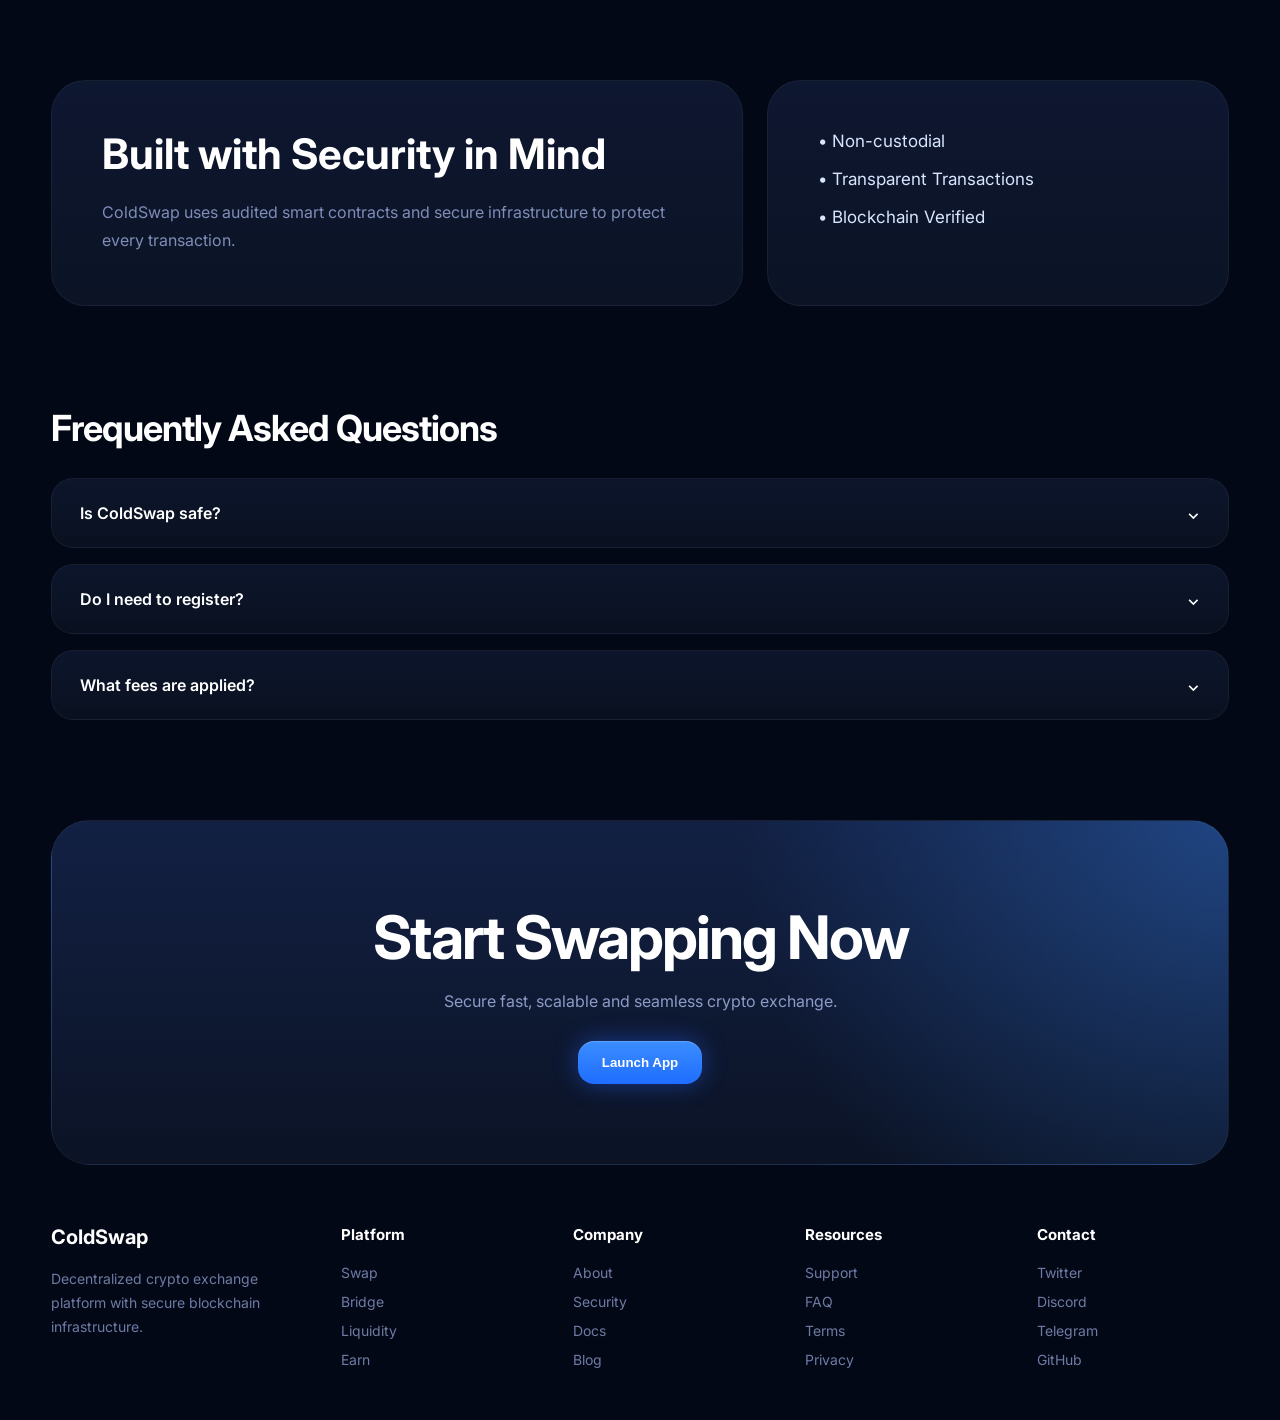
==== commit ba0ef812: "Rename Доработки финал.html to index.html" ====
--- a/index.html
+++ b/index.html
@@ -244,15 +244,17 @@
     padding:10px 14px;
     font-weight:600;
     font-size:14px;
+    flex-shrink:0;
 }
 
 .token-icon{
-    width:22px;
-    height:22px;
+    width:24px;
+    height:24px;
+    min-width:24px; /* ВОТ ЭТО ГЛАВНОЕ */
     border-radius:50%;
     object-fit:cover;
-}
-
+    display:block;
+}
 .eth{
     background:#ff8c42;
 }
